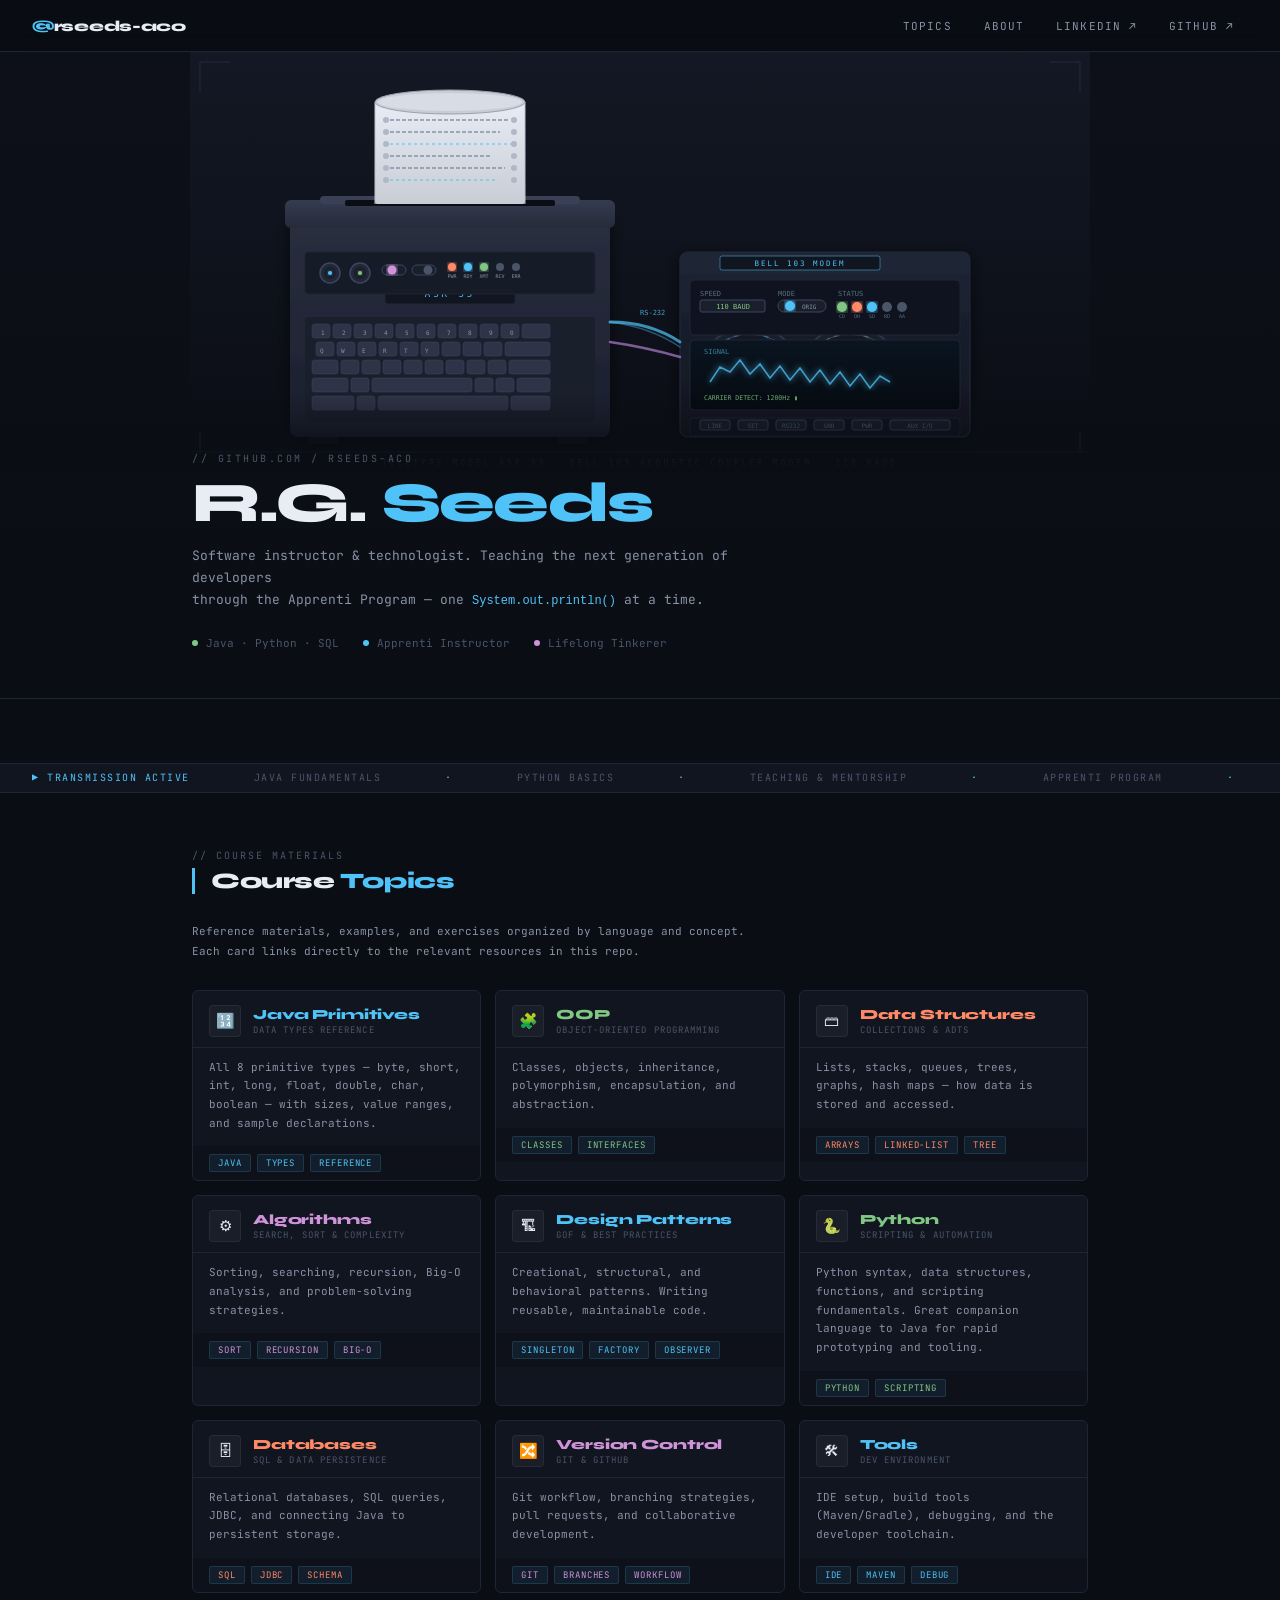
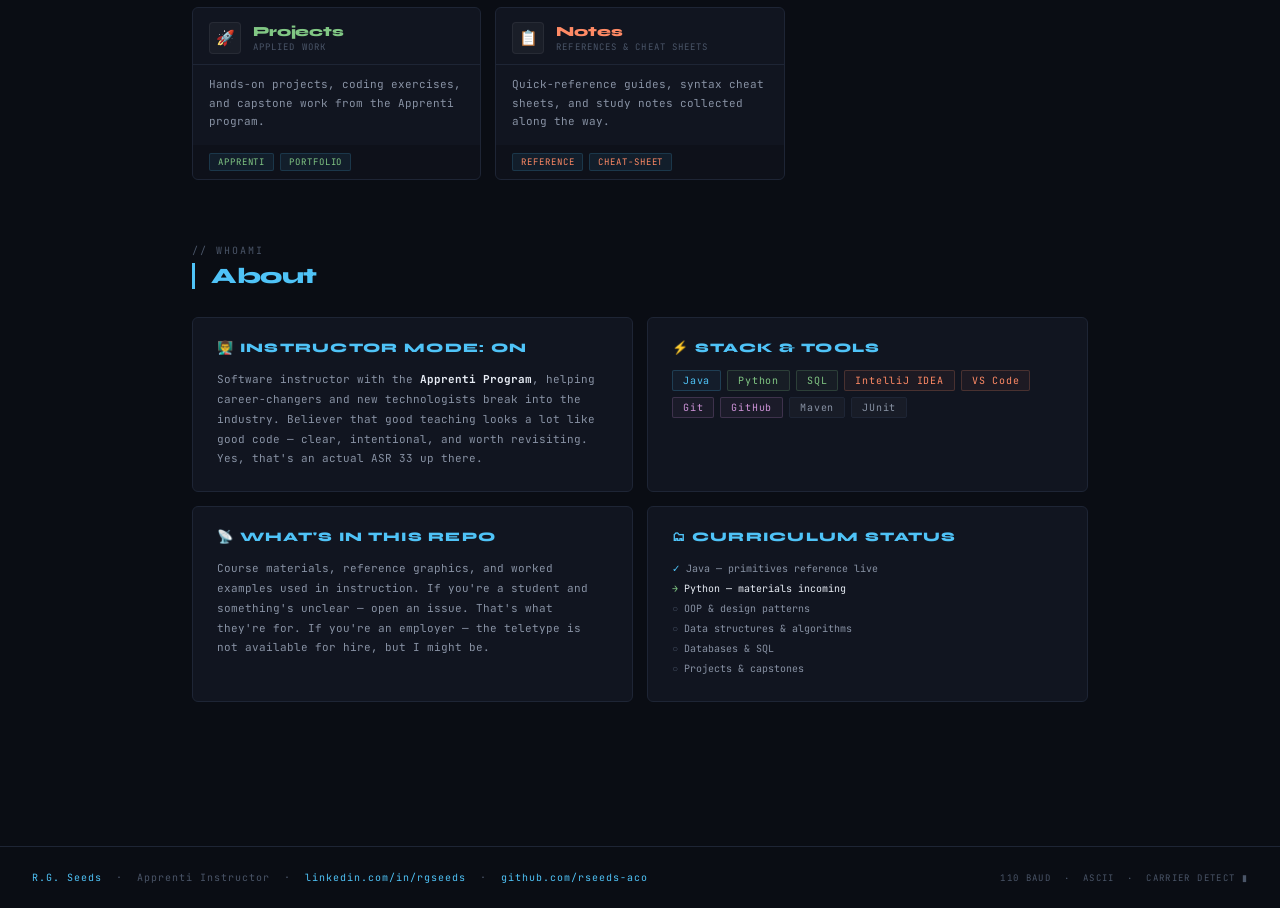
==== index.html @ fc9f64cc "Add files via upload Github Instructor Pages Init" ====
<!DOCTYPE html>
<html lang="en">
<head>
<meta charset="UTF-8">
<meta name="viewport" content="width=device-width, initial-scale=1.0">
<title>R.G. Seeds — rseeds-aco</title>
<link href="https://fonts.googleapis.com/css2?family=JetBrains+Mono:wght@400;700&family=Syne:wght@700;800&display=swap" rel="stylesheet">
<style>
  :root {
    --bg:           #0a0d14;
    --surface:      #111520;
    --border:       #1e2535;
    --dim:          #4a5568;
    --muted:        #8892a4;
    --bright:       #e8edf5;
    --accent-int:   #4fc3f7;
    --accent-float: #81c784;
    --accent-text:  #ff8a65;
    --accent-bool:  #ce93d8;
  }

  * { margin: 0; padding: 0; box-sizing: border-box; }

  html { scroll-behavior: smooth; }

  body {
    background: var(--bg);
    font-family: 'JetBrains Mono', monospace;
    color: var(--bright);
    min-height: 100vh;
  }

  a { color: inherit; text-decoration: none; }

  /* ── NAV ── */
  nav {
    position: sticky;
    top: 0;
    z-index: 100;
    background: rgba(10,13,20,0.92);
    backdrop-filter: blur(10px);
    border-bottom: 1px solid var(--border);
    display: flex;
    align-items: center;
    gap: 0;
    padding: 0 32px;
    height: 52px;
  }

  .nav-brand {
    font-family: 'Syne', sans-serif;
    font-size: 15px;
    font-weight: 800;
    letter-spacing: -0.02em;
    color: var(--bright);
    margin-right: auto;
  }
  .nav-brand span { color: var(--accent-int); }

  .nav-links {
    display: flex;
    gap: 4px;
  }

  .nav-links a {
    font-size: 11px;
    letter-spacing: 0.1em;
    text-transform: uppercase;
    color: var(--muted);
    padding: 6px 14px;
    border-radius: 3px;
    transition: color 0.15s, background 0.15s;
  }
  .nav-links a:hover {
    color: var(--accent-int);
    background: rgba(79,195,247,0.07);
  }

  /* ── HERO ── */
  .hero {
    position: relative;
    width: 100%;
    background: linear-gradient(180deg, #0d1018 0%, var(--bg) 100%);
    border-bottom: 1px solid var(--border);
    overflow: hidden;
  }

  .hero-image-wrap {
    width: 100%;
    max-height: 420px;
    overflow: hidden;
    display: flex;
    align-items: flex-end;
    justify-content: center;
    position: relative;
  }

  .hero-image-wrap img {
    width: 100%;
    max-width: 900px;
    display: block;
    margin: 0 auto;
  }

  /* Fade bottom edge into page bg */
  .hero-image-wrap::after {
    content: '';
    position: absolute;
    bottom: 0; left: 0; right: 0;
    height: 80px;
    background: linear-gradient(transparent, var(--bg));
    pointer-events: none;
  }

  .hero-text {
    max-width: 960px;
    margin: 0 auto;
    padding: 0 32px 48px;
    position: relative;
    z-index: 2;
    margin-top: -20px;
  }

  .hero-label {
    font-size: 10px;
    letter-spacing: 0.25em;
    text-transform: uppercase;
    color: var(--dim);
    margin-bottom: 10px;
  }

  .hero-name {
    font-family: 'Syne', sans-serif;
    font-size: clamp(32px, 6vw, 56px);
    font-weight: 800;
    letter-spacing: -0.03em;
    line-height: 1;
    margin-bottom: 14px;
  }
  .hero-name span { color: var(--accent-int); }

  .hero-tagline {
    font-size: 13px;
    color: var(--muted);
    line-height: 1.7;
    max-width: 560px;
    margin-bottom: 24px;
  }

  .hero-meta {
    display: flex;
    gap: 24px;
    flex-wrap: wrap;
  }

  .hero-meta-item {
    display: flex;
    align-items: center;
    gap: 8px;
    font-size: 11px;
    color: var(--dim);
  }
  .hero-meta-item .dot {
    width: 6px; height: 6px;
    border-radius: 50%;
    flex-shrink: 0;
  }

  /* ── SCAN-LINE TICKER ── */
  .ticker {
    background: var(--surface);
    border-top: 1px solid var(--border);
    border-bottom: 1px solid var(--border);
    overflow: hidden;
    height: 30px;
    display: flex;
    align-items: center;
  }

  .ticker-inner {
    display: flex;
    gap: 0;
    animation: scroll-x 28s linear infinite;
    white-space: nowrap;
  }

  .ticker-inner span {
    font-size: 10px;
    letter-spacing: 0.15em;
    text-transform: uppercase;
    padding: 0 32px;
    color: var(--dim);
  }

  .ticker-inner .hi { color: var(--accent-int); }

  @keyframes scroll-x {
    from { transform: translateX(0); }
    to   { transform: translateX(-50%); }
  }

  /* ── MAIN CONTENT ── */
  .page {
    max-width: 960px;
    margin: 0 auto;
    padding: 56px 32px 80px;
  }

  /* ── SECTION HEADERS ── */
  .section-label {
    font-size: 10px;
    letter-spacing: 0.2em;
    text-transform: uppercase;
    color: var(--dim);
    margin-bottom: 6px;
  }

  .section-title {
    font-family: 'Syne', sans-serif;
    font-size: 22px;
    font-weight: 800;
    letter-spacing: -0.02em;
    border-left: 3px solid var(--accent-int);
    padding-left: 16px;
    margin-bottom: 28px;
    line-height: 1.2;
  }
  .section-title span { color: var(--accent-int); }

  section { margin-bottom: 64px; }

  /* ── TOPIC GRID ── */
  .topic-grid {
    display: grid;
    grid-template-columns: repeat(auto-fill, minmax(260px, 1fr));
    gap: 14px;
  }

  .topic-card {
    background: var(--surface);
    border: 1px solid var(--border);
    border-radius: 6px;
    overflow: hidden;
    transition: border-color 0.2s, transform 0.2s;
    animation: slideUp 0.5s ease both;
    cursor: pointer;
  }

  .topic-card:hover {
    transform: translateY(-2px);
    border-color: var(--card-accent, var(--accent-int));
  }

  .topic-card:nth-child(1)  { animation-delay: 0.05s; }
  .topic-card:nth-child(2)  { animation-delay: 0.10s; }
  .topic-card:nth-child(3)  { animation-delay: 0.15s; }
  .topic-card:nth-child(4)  { animation-delay: 0.20s; }
  .topic-card:nth-child(5)  { animation-delay: 0.25s; }
  .topic-card:nth-child(6)  { animation-delay: 0.30s; }
  .topic-card:nth-child(7)  { animation-delay: 0.35s; }
  .topic-card:nth-child(8)  { animation-delay: 0.40s; }
  .topic-card:nth-child(9)  { animation-delay: 0.45s; }
  .topic-card:nth-child(10) { animation-delay: 0.50s; }
  .topic-card:nth-child(11) { animation-delay: 0.55s; }
  .topic-card:nth-child(12) { animation-delay: 0.60s; }

  .topic-card-header {
    display: flex;
    align-items: center;
    gap: 12px;
    padding: 14px 16px 10px;
    border-bottom: 1px solid var(--border);
  }

  .topic-icon {
    width: 32px; height: 32px;
    border-radius: 4px;
    display: flex;
    align-items: center;
    justify-content: center;
    font-size: 15px;
    flex-shrink: 0;
    background: rgba(255,255,255,0.04);
    border: 1px solid rgba(255,255,255,0.06);
  }

  .topic-name {
    font-family: 'Syne', sans-serif;
    font-size: 14px;
    font-weight: 800;
    letter-spacing: -0.01em;
    color: var(--card-accent, var(--accent-int));
  }

  .topic-sub {
    font-size: 9px;
    letter-spacing: 0.12em;
    text-transform: uppercase;
    color: var(--dim);
    margin-top: 1px;
  }

  .topic-body {
    padding: 10px 16px 14px;
    font-size: 11px;
    color: var(--muted);
    line-height: 1.7;
  }

  .topic-footer {
    padding: 8px 16px;
    background: rgba(0,0,0,0.2);
    font-size: 10px;
    color: var(--dim);
    display: flex;
    gap: 6px;
    align-items: center;
  }

  .topic-footer .badge {
    font-size: 9px;
    letter-spacing: 0.1em;
    text-transform: uppercase;
    padding: 2px 8px;
    border-radius: 2px;
    background: rgba(79,195,247,0.08);
    color: var(--card-accent, var(--accent-int));
    border: 1px solid rgba(79,195,247,0.15);
  }

  /* Card accent colors */
  .c-blue   { --card-accent: var(--accent-int);   }
  .c-green  { --card-accent: var(--accent-float); }
  .c-orange { --card-accent: var(--accent-text);  }
  .c-purple { --card-accent: var(--accent-bool);  }

  /* ── ABOUT STRIP ── */
  .about-grid {
    display: grid;
    grid-template-columns: 1fr 1fr;
    gap: 14px;
  }

  .about-panel {
    background: var(--surface);
    border: 1px solid var(--border);
    border-radius: 6px;
    padding: 22px 24px;
  }

  .about-panel h3 {
    font-family: 'Syne', sans-serif;
    font-size: 13px;
    font-weight: 800;
    letter-spacing: -0.01em;
    color: var(--accent-int);
    margin-bottom: 14px;
    text-transform: uppercase;
    letter-spacing: 0.1em;
  }

  .about-panel p {
    font-size: 11px;
    color: var(--muted);
    line-height: 1.8;
  }

  .stack-tags {
    display: flex;
    flex-wrap: wrap;
    gap: 6px;
    margin-top: 4px;
  }

  .tag {
    font-size: 10px;
    letter-spacing: 0.08em;
    padding: 3px 10px;
    border-radius: 2px;
    border: 1px solid var(--border);
    color: var(--muted);
    background: rgba(255,255,255,0.03);
  }
  .tag.t-blue   { color: var(--accent-int);   border-color: rgba(79,195,247,0.2);  background: rgba(79,195,247,0.05); }
  .tag.t-green  { color: var(--accent-float); border-color: rgba(129,199,132,0.2); background: rgba(129,199,132,0.05); }
  .tag.t-orange { color: var(--accent-text);  border-color: rgba(255,138,101,0.2); background: rgba(255,138,101,0.05); }
  .tag.t-purple { color: var(--accent-bool);  border-color: rgba(206,147,216,0.2); background: rgba(206,147,216,0.05); }

  /* ── FOOTER ── */
  footer {
    border-top: 1px solid var(--border);
    padding: 24px 32px;
    display: flex;
    align-items: center;
    justify-content: space-between;
    font-size: 10px;
    color: var(--dim);
    letter-spacing: 0.1em;
    flex-wrap: wrap;
    gap: 10px;
  }

  footer a { color: var(--accent-int); }
  footer a:hover { text-decoration: underline; }

  /* ── ANIMATIONS ── */
  @keyframes fadeIn  { from { opacity: 0; } to { opacity: 1; } }
  @keyframes slideUp { from { opacity: 0; transform: translateY(16px); } to { opacity: 1; transform: translateY(0); } }

  .hero      { animation: fadeIn 0.7s ease both; }
  .page      { animation: fadeIn 0.5s 0.2s ease both; }

  /* ── RESPONSIVE ── */
  @media (max-width: 640px) {
    .about-grid { grid-template-columns: 1fr; }
    .topic-grid { grid-template-columns: 1fr; }
    nav { padding: 0 16px; }
    .page { padding: 40px 16px 60px; }
    .hero-text { padding: 0 16px 40px; }
    .nav-links { display: none; }
  }
</style>
</head>
<body>

<!-- NAV -->
<nav>
  <div class="nav-brand"><span>@</span>rseeds-aco</div>
  <div class="nav-links">
    <a href="#topics">Topics</a>
    <a href="#about">About</a>
    <a href="https://linkedin.com/in/rgseeds" target="_blank">LinkedIn ↗</a>
    <a href="https://github.com/rseeds-aco" target="_blank">GitHub ↗</a>
  </div>
</nav>

<!-- HERO -->
<section class="hero">
  <div class="hero-image-wrap">
    <img src="[data-uri]" alt="Teletype Model ASR 33 with Bell 103 Acoustic Coupler Modem">
  </div>
  <div class="hero-text">
    <div class="hero-label">// github.com / rseeds-aco</div>
    <h1 class="hero-name">R.G. <span>Seeds</span></h1>
    <p class="hero-tagline">
      Software instructor &amp; technologist. Teaching the next generation of developers<br>
      through the Apprenti Program — one <code style="color:var(--accent-int);font-size:12px;">System.out.println()</code> at a time.
    </p>
    <div class="hero-meta">
      <div class="hero-meta-item">
        <span class="dot" style="background:var(--accent-float)"></span>
        Java · Python · SQL
      </div>
      <div class="hero-meta-item">
        <span class="dot" style="background:var(--accent-int)"></span>
        Apprenti Instructor
      </div>
      <div class="hero-meta-item">
        <span class="dot" style="background:var(--accent-bool)"></span>
        Lifelong Tinkerer
      </div>
    </div>
  </div>
</section>

<!-- TICKER -->
<div class="ticker" aria-hidden="true">
  <div class="ticker-inner">
    <span class="hi">▶ TRANSMISSION ACTIVE</span>
    <span>java fundamentals</span>
    <span class="hi">·</span>
    <span>python basics</span>
    <span class="hi">·</span>
    <span>teaching &amp; mentorship</span>
    <span class="hi">·</span>
    <span>apprenti program</span>
    <span class="hi">·</span>
    <span>object-oriented programming</span>
    <span class="hi">·</span>
    <span>software engineering</span>
    <span class="hi">·</span>
    <span>curriculum development</span>
    <span class="hi">·</span>
    <span>code reviews</span>
    <span class="hi">·</span>
    <!-- duplicate for seamless loop -->
    <span class="hi">▶ TRANSMISSION ACTIVE</span>
    <span>java fundamentals</span>
    <span class="hi">·</span>
    <span>python basics</span>
    <span class="hi">·</span>
    <span>teaching &amp; mentorship</span>
    <span class="hi">·</span>
    <span>apprenti program</span>
    <span class="hi">·</span>
    <span>object-oriented programming</span>
    <span class="hi">·</span>
    <span>software engineering</span>
    <span class="hi">·</span>
    <span>curriculum development</span>
    <span class="hi">·</span>
    <span>code reviews</span>
    <span class="hi">·</span>
  </div>
</div>

<!-- MAIN CONTENT -->
<main class="page">

  <!-- TOPICS -->
  <section id="topics">
    <div class="section-label">// course materials</div>
    <h2 class="section-title">Course <span>Topics</span></h2>
    <p style="font-size:11px;color:var(--muted);margin-bottom:28px;line-height:1.8;">
      Reference materials, examples, and exercises organized by language and concept.<br>
      Each card links directly to the relevant resources in this repo.
    </p>

    <div class="topic-grid">

      <!-- Java Primitives — LIVE -->
      <a href="./Java/java-primitives.html" class="topic-card c-blue">
        <div class="topic-card-header">
          <div class="topic-icon">🔢</div>
          <div>
            <div class="topic-name">Java Primitives</div>
            <div class="topic-sub">Data Types Reference</div>
          </div>
        </div>
        <div class="topic-body">
          All 8 primitive types — byte, short, int, long, float, double, char, boolean —
          with sizes, value ranges, and sample declarations.
        </div>
        <div class="topic-footer">
          <span class="badge">java</span>
          <span class="badge">types</span>
          <span class="badge">reference</span>
        </div>
      </a>

      <!-- OOP -->
      <a href="pending.html" class="topic-card c-green">
        <div class="topic-card-header">
          <div class="topic-icon">🧩</div>
          <div>
            <div class="topic-name">OOP</div>
            <div class="topic-sub">Object-Oriented Programming</div>
          </div>
        </div>
        <div class="topic-body">
          Classes, objects, inheritance, polymorphism, encapsulation, and abstraction.
        </div>
        <div class="topic-footer">
          <span class="badge">classes</span>
          <span class="badge">interfaces</span>
        </div>
      </a>

      <!-- Data Structures -->
      <a href="pending.html" class="topic-card c-orange">
        <div class="topic-card-header">
          <div class="topic-icon">🗃</div>
          <div>
            <div class="topic-name">Data Structures</div>
            <div class="topic-sub">Collections &amp; ADTs</div>
          </div>
        </div>
        <div class="topic-body">
          Lists, stacks, queues, trees, graphs, hash maps — how data is stored and accessed.
        </div>
        <div class="topic-footer">
          <span class="badge">arrays</span>
          <span class="badge">linked-list</span>
          <span class="badge">tree</span>
        </div>
      </a>

      <!-- Algorithms -->
      <a href="pending.html" class="topic-card c-purple">
        <div class="topic-card-header">
          <div class="topic-icon">⚙</div>
          <div>
            <div class="topic-name">Algorithms</div>
            <div class="topic-sub">Search, Sort &amp; Complexity</div>
          </div>
        </div>
        <div class="topic-body">
          Sorting, searching, recursion, Big-O analysis, and problem-solving strategies.
        </div>
        <div class="topic-footer">
          <span class="badge">sort</span>
          <span class="badge">recursion</span>
          <span class="badge">Big-O</span>
        </div>
      </a>

      <!-- Design Patterns -->
      <a href="pending.html" class="topic-card c-blue">
        <div class="topic-card-header">
          <div class="topic-icon">🏗</div>
          <div>
            <div class="topic-name">Design Patterns</div>
            <div class="topic-sub">GoF &amp; Best Practices</div>
          </div>
        </div>
        <div class="topic-body">
          Creational, structural, and behavioral patterns. Writing reusable, maintainable code.
        </div>
        <div class="topic-footer">
          <span class="badge">singleton</span>
          <span class="badge">factory</span>
          <span class="badge">observer</span>
        </div>
      </a>

      <!-- Python -->
      <a href="pending.html" class="topic-card c-green">
        <div class="topic-card-header">
          <div class="topic-icon">🐍</div>
          <div>
            <div class="topic-name">Python</div>
            <div class="topic-sub">Scripting &amp; Automation</div>
          </div>
        </div>
        <div class="topic-body">
          Python syntax, data structures, functions, and scripting fundamentals.
          Great companion language to Java for rapid prototyping and tooling.
        </div>
        <div class="topic-footer">
          <span class="badge">python</span>
          <span class="badge">scripting</span>
        </div>
      </a>

      <!-- Databases -->
      <a href="pending.html" class="topic-card c-orange">
        <div class="topic-card-header">
          <div class="topic-icon">🗄</div>
          <div>
            <div class="topic-name">Databases</div>
            <div class="topic-sub">SQL &amp; Data Persistence</div>
          </div>
        </div>
        <div class="topic-body">
          Relational databases, SQL queries, JDBC, and connecting Java to persistent storage.
        </div>
        <div class="topic-footer">
          <span class="badge">sql</span>
          <span class="badge">jdbc</span>
          <span class="badge">schema</span>
        </div>
      </a>

      <!-- Version Control -->
      <a href="pending.html" class="topic-card c-purple">
        <div class="topic-card-header">
          <div class="topic-icon">🔀</div>
          <div>
            <div class="topic-name">Version Control</div>
            <div class="topic-sub">Git &amp; GitHub</div>
          </div>
        </div>
        <div class="topic-body">
          Git workflow, branching strategies, pull requests, and collaborative development.
        </div>
        <div class="topic-footer">
          <span class="badge">git</span>
          <span class="badge">branches</span>
          <span class="badge">workflow</span>
        </div>
      </a>

      <!-- Tools & Environment -->
      <a href="pending.html" class="topic-card c-blue">
        <div class="topic-card-header">
          <div class="topic-icon">🛠</div>
          <div>
            <div class="topic-name">Tools</div>
            <div class="topic-sub">Dev Environment</div>
          </div>
        </div>
        <div class="topic-body">
          IDE setup, build tools (Maven/Gradle), debugging, and the developer toolchain.
        </div>
        <div class="topic-footer">
          <span class="badge">IDE</span>
          <span class="badge">maven</span>
          <span class="badge">debug</span>
        </div>
      </a>

      <!-- Projects -->
      <a href="pending.html" class="topic-card c-green">
        <div class="topic-card-header">
          <div class="topic-icon">🚀</div>
          <div>
            <div class="topic-name">Projects</div>
            <div class="topic-sub">Applied Work</div>
          </div>
        </div>
        <div class="topic-body">
          Hands-on projects, coding exercises, and capstone work from the Apprenti program.
        </div>
        <div class="topic-footer">
          <span class="badge">apprenti</span>
          <span class="badge">portfolio</span>
        </div>
      </a>

      <!-- Notes & References -->
      <a href="pending.html" class="topic-card c-orange">
        <div class="topic-card-header">
          <div class="topic-icon">📋</div>
          <div>
            <div class="topic-name">Notes</div>
            <div class="topic-sub">References &amp; Cheat Sheets</div>
          </div>
        </div>
        <div class="topic-body">
          Quick-reference guides, syntax cheat sheets, and study notes collected along the way.
        </div>
        <div class="topic-footer">
          <span class="badge">reference</span>
          <span class="badge">cheat-sheet</span>
        </div>
      </a>

    </div>
  </section>

  <!-- ABOUT -->
  <section id="about">
    <div class="section-label">// whoami</div>
    <h2 class="section-title"><span>About</span></h2>
    <div class="about-grid">

      <div class="about-panel">
        <h3>👨‍🏫 Instructor Mode: ON</h3>
        <p>
          Software instructor with the <strong style="color:var(--bright)">Apprenti Program</strong>,
          helping career-changers and new technologists break into the industry.
          Believer that good teaching looks a lot like good code — clear, intentional, and worth revisiting.
          Yes, that's an actual ASR 33 up there.
        </p>
      </div>

      <div class="about-panel">
        <h3>⚡ Stack &amp; Tools</h3>
        <div class="stack-tags">
          <span class="tag t-blue">Java</span>
          
          <span class="tag t-green">Python</span>
          <span class="tag t-green">SQL</span>
          <span class="tag t-orange">IntelliJ IDEA</span>
          <span class="tag t-orange">VS Code</span>
          <span class="tag t-purple">Git</span>
          <span class="tag t-purple">GitHub</span>
          <span class="tag">Maven</span>
          <span class="tag">JUnit</span>
          
        </div>
      </div>

      <div class="about-panel">
        <h3>📡 What's in This Repo</h3>
        <p>
          Course materials, reference graphics, and worked examples used in instruction.
          If you're a student and something's unclear — open an issue. That's what they're for.
          If you're an employer — the teletype is not available for hire, but I might be.
        </p>
      </div>

      <div class="about-panel">
        <h3>🗂 Curriculum Status</h3>
        <p style="font-size:10px; line-height:2;">
          <span style="color:var(--accent-int)">✓</span> Java — primitives reference live<br>
          <span style="color:var(--accent-float)">→</span> <span style="color:var(--bright)">Python — materials incoming</span><br>
          <span style="color:var(--dim)">○</span> OOP &amp; design patterns<br>
          <span style="color:var(--dim)">○</span> Data structures &amp; algorithms<br>
          <span style="color:var(--dim)">○</span> Databases &amp; SQL<br>
          <span style="color:var(--dim)">○</span> Projects &amp; capstones
        </p>
      </div>

    </div>
  </section>

</main>

<!-- FOOTER -->
<footer>
  <div>
    <span style="color:var(--accent-int)">R.G. Seeds</span> &nbsp;·&nbsp;
    Apprenti Instructor &nbsp;·&nbsp;
    <a href="https://linkedin.com/in/rgseeds" target="_blank">linkedin.com/in/rgseeds</a>
    &nbsp;·&nbsp;
    <a href="https://github.com/rseeds-aco" target="_blank">github.com/rseeds-aco</a>
  </div>
  <div style="font-size:9px; letter-spacing:0.15em; text-transform:uppercase;">
    110 BAUD &nbsp;·&nbsp; ASCII &nbsp;·&nbsp; CARRIER DETECT ▮
  </div>
</footer>

</body>
</html>
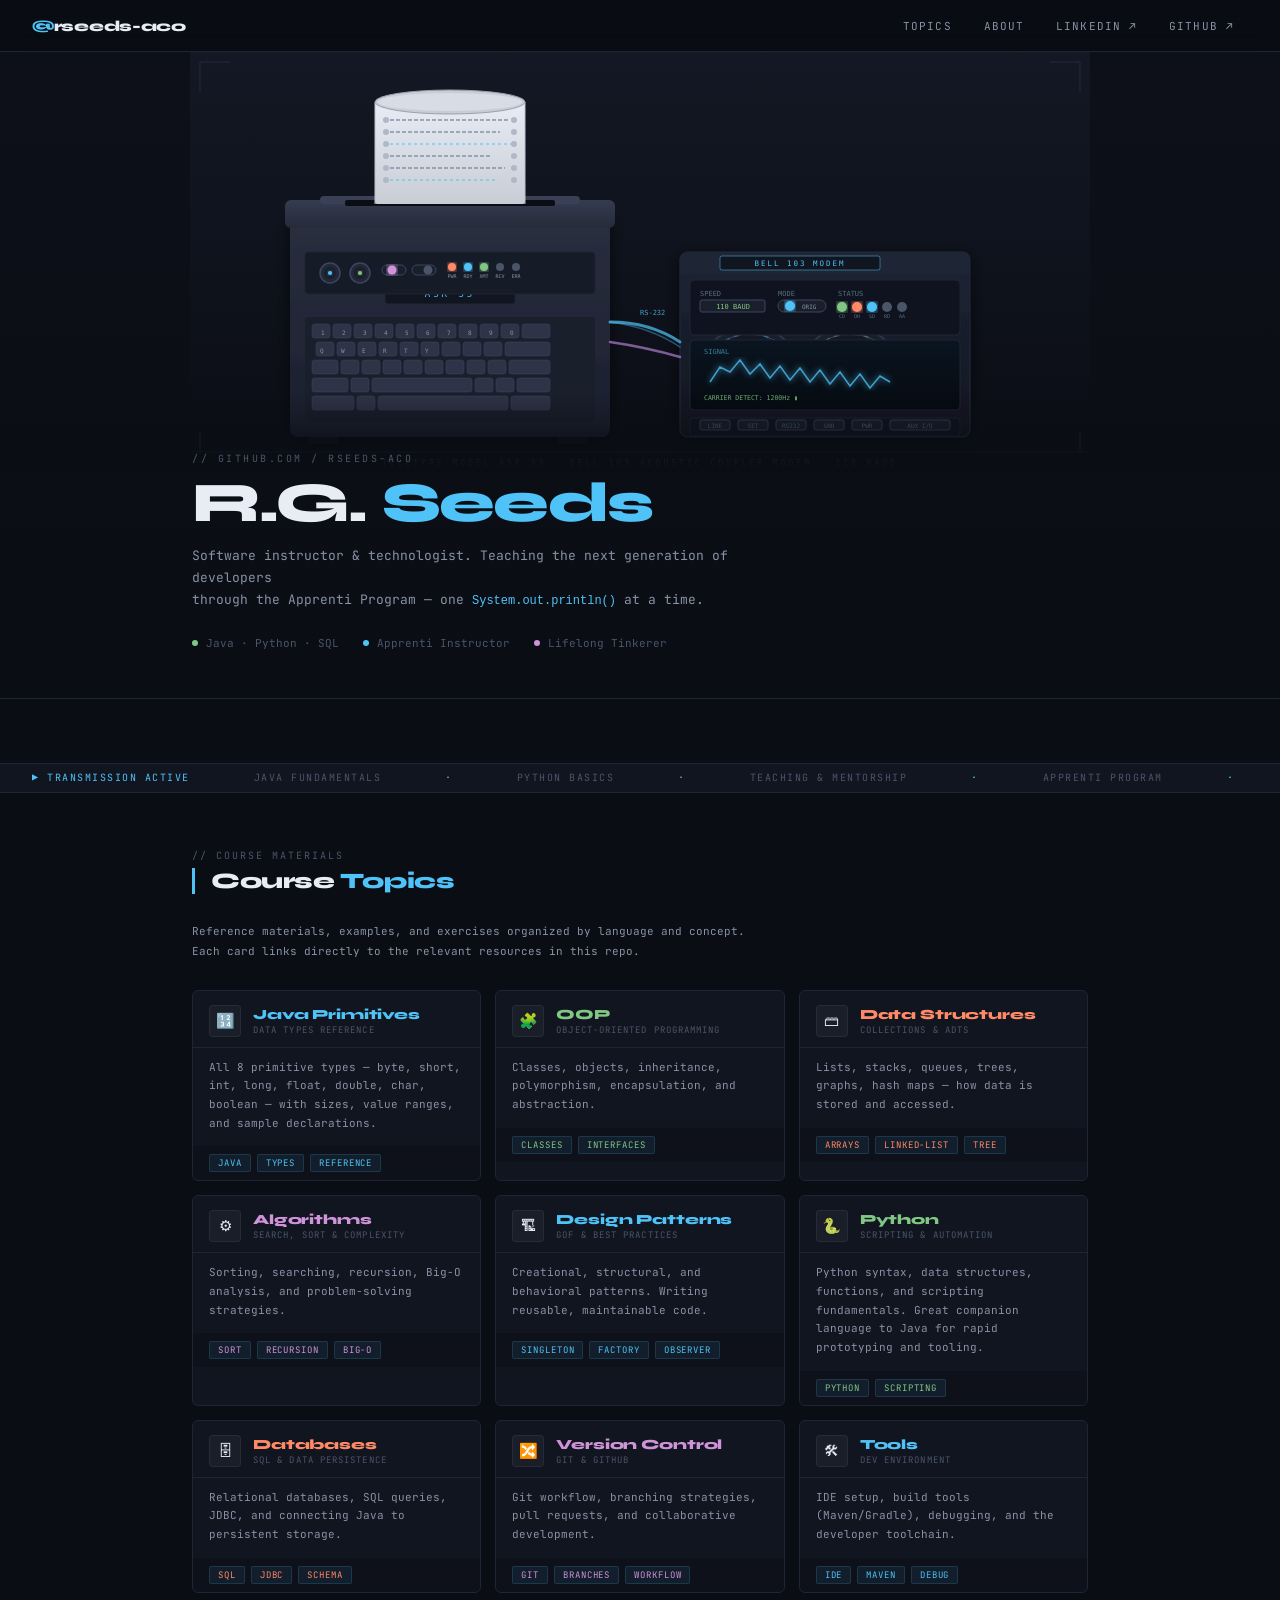
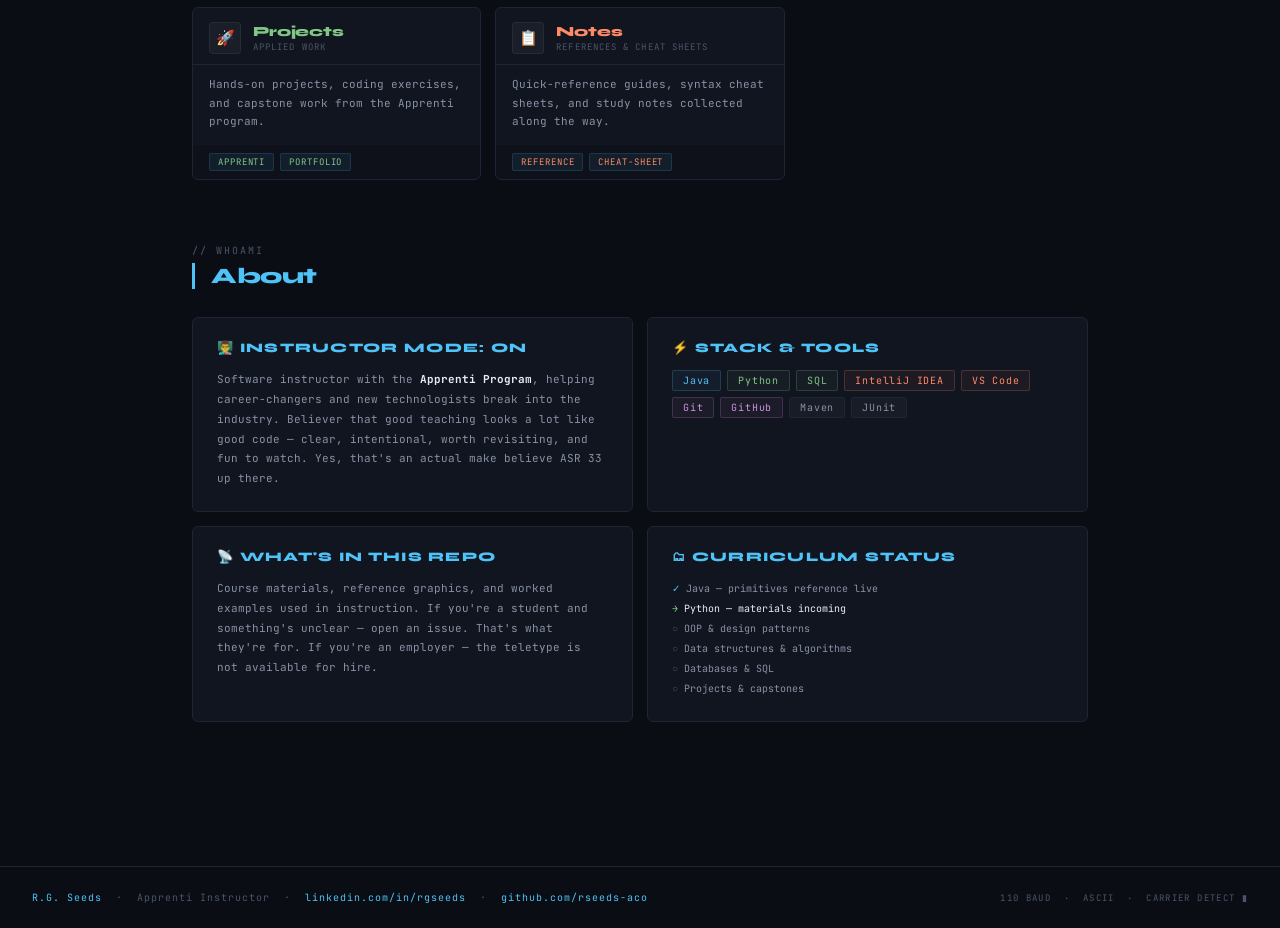
==== commit 97825998: "Revise instructor description in index.html Updated instructor description to emphasize fun in teach" ====
--- a/index.html
+++ b/index.html
@@ -739,8 +739,8 @@
         <p>
           Software instructor with the <strong style="color:var(--bright)">Apprenti Program</strong>,
           helping career-changers and new technologists break into the industry.
-          Believer that good teaching looks a lot like good code — clear, intentional, and worth revisiting.
-          Yes, that's an actual ASR 33 up there.
+          Believer that good teaching looks a lot like good code — clear, intentional, 
+          worth revisiting, and fun to watch. Yes, that's an actual make believe ASR 33 up there.
         </p>
       </div>
 
@@ -766,7 +766,7 @@
         <p>
           Course materials, reference graphics, and worked examples used in instruction.
           If you're a student and something's unclear — open an issue. That's what they're for.
-          If you're an employer — the teletype is not available for hire, but I might be.
+          If you're an employer — the teletype is not available for hire.
         </p>
       </div>
 
@@ -802,4 +802,4 @@
 </footer>
 
 </body>
-</html>+</html>
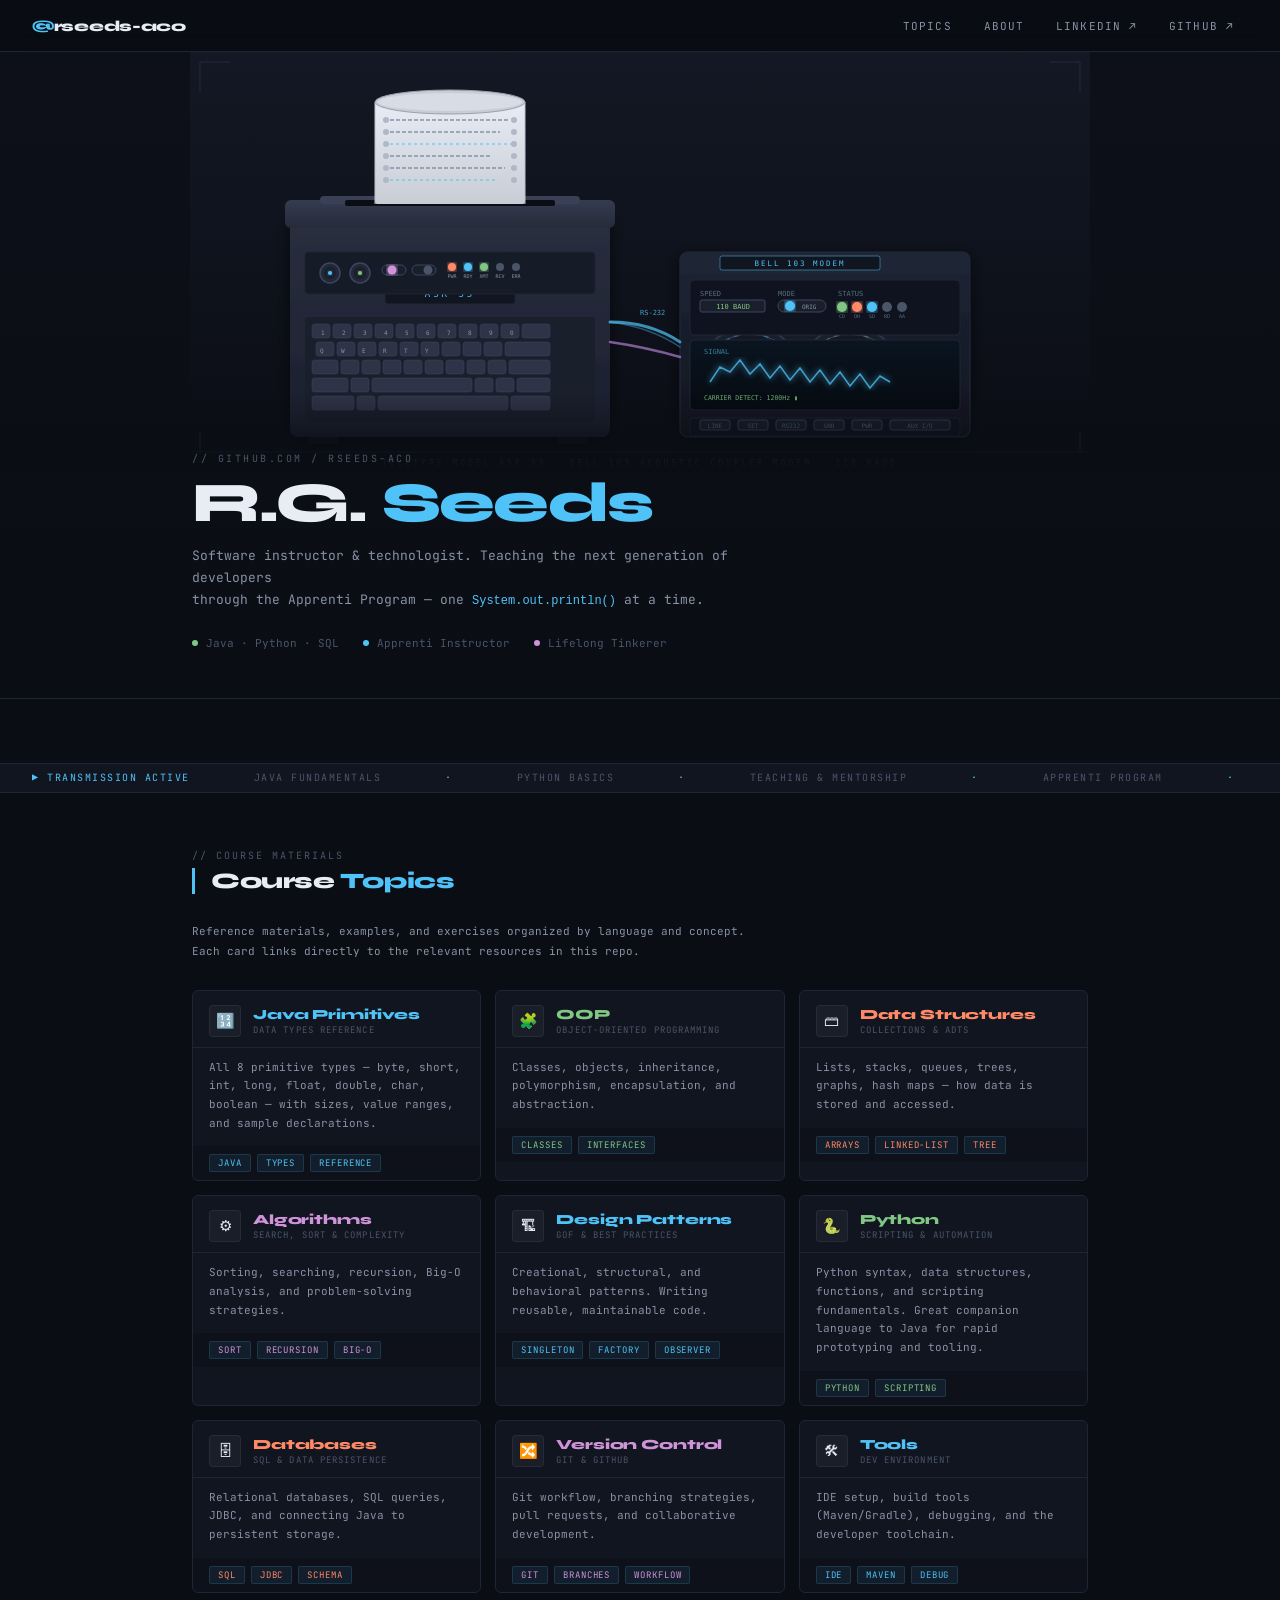
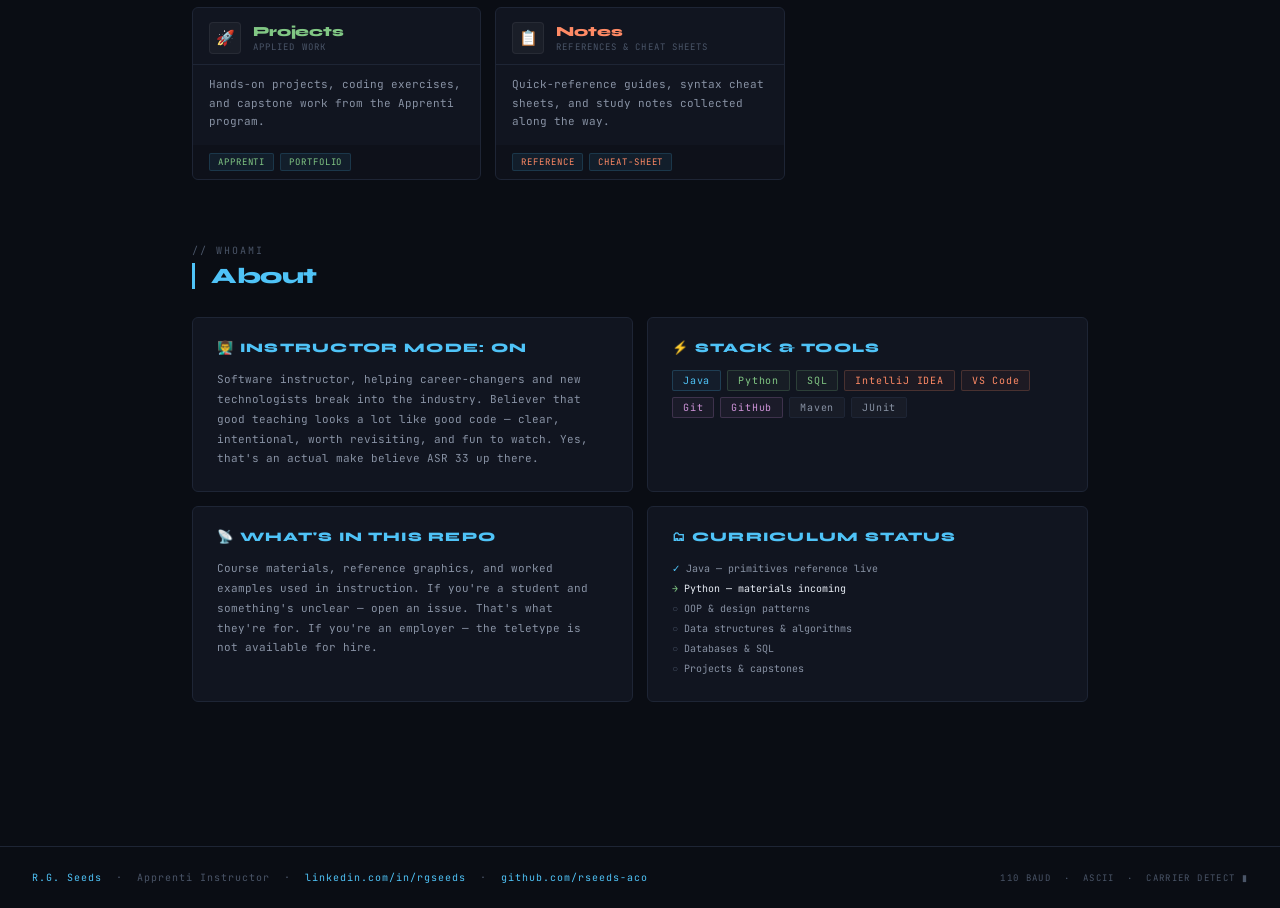
==== commit 33e70420: "Update instructor description in index.html Removed specific program mention from instructor descrip" ====
--- a/index.html
+++ b/index.html
@@ -737,8 +737,7 @@
       <div class="about-panel">
         <h3>👨‍🏫 Instructor Mode: ON</h3>
         <p>
-          Software instructor with the <strong style="color:var(--bright)">Apprenti Program</strong>,
-          helping career-changers and new technologists break into the industry.
+          Software instructor, helping career-changers and new technologists break into the industry.
           Believer that good teaching looks a lot like good code — clear, intentional, 
           worth revisiting, and fun to watch. Yes, that's an actual make believe ASR 33 up there.
         </p>
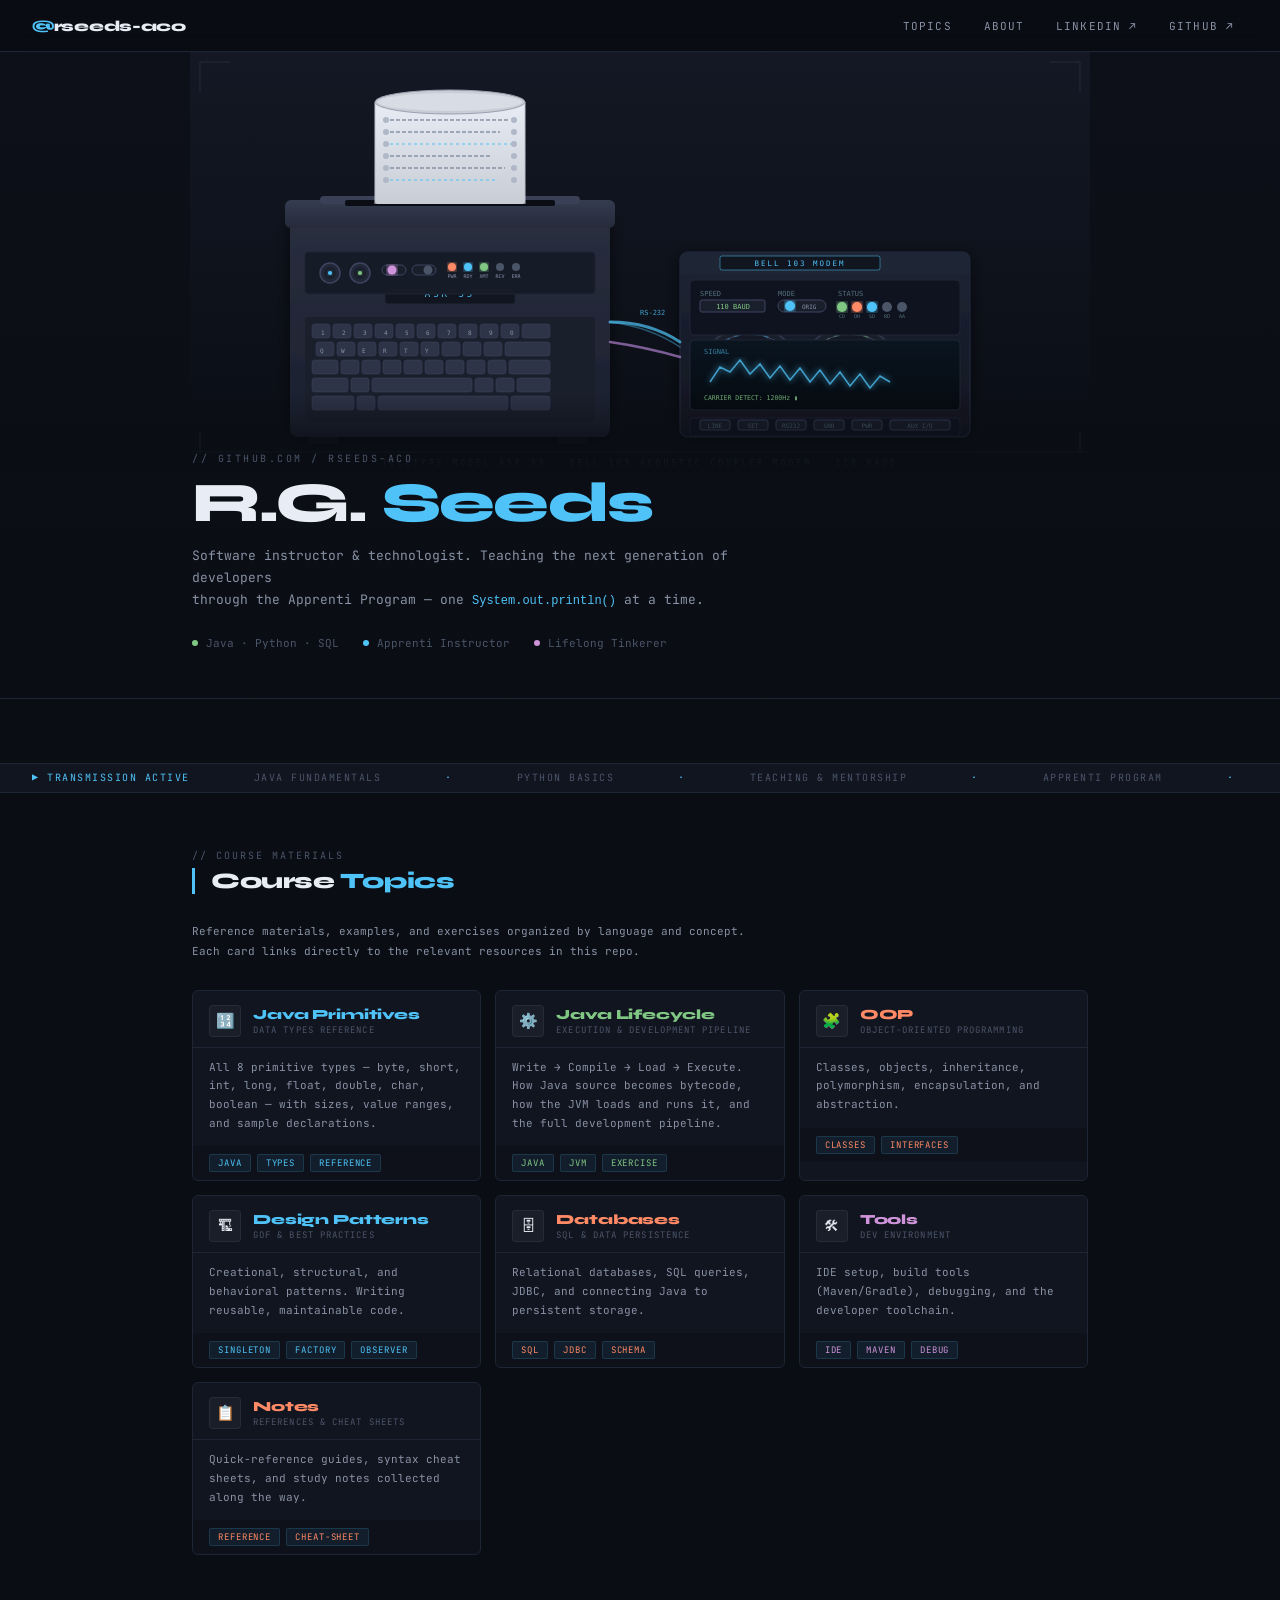
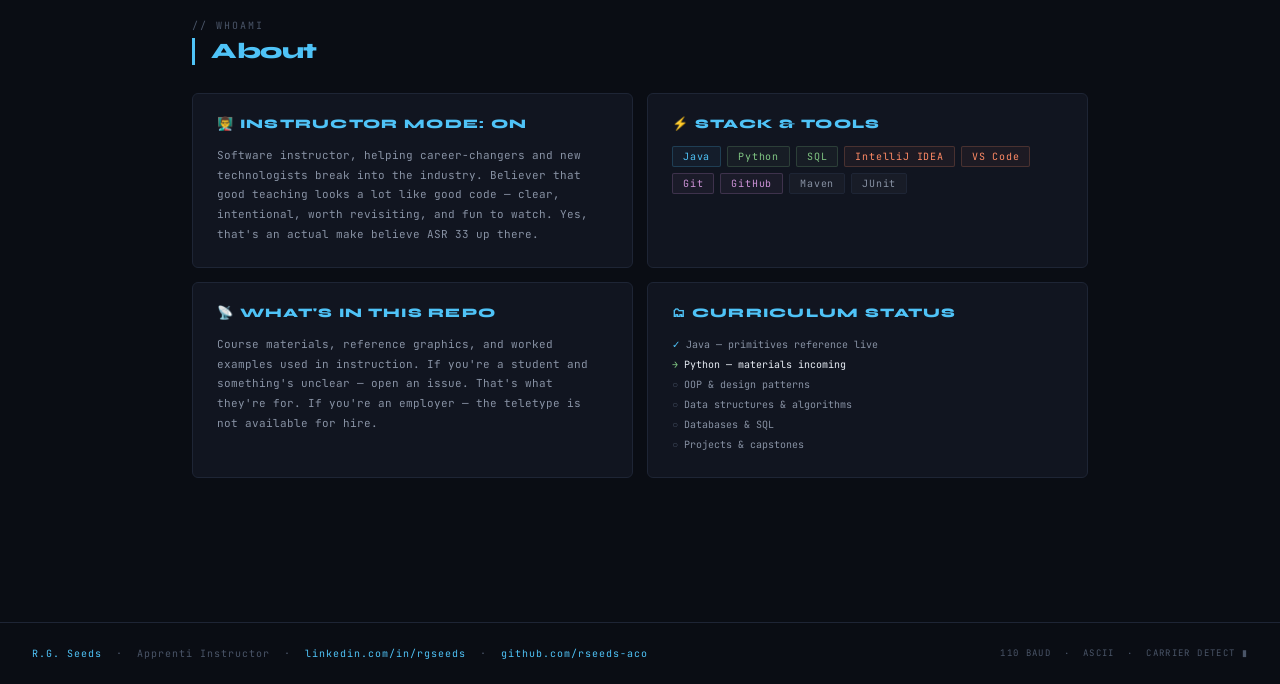
==== commit e7fb64f8: "Adding Java Lifecycle Exercise" ====
--- a/index.html
+++ b/index.html
@@ -538,8 +538,28 @@
         </div>
       </a>
 
+      <!-- Java Execution Lifecycle — LIVE -->
+      <a href="./Java/java-lifecycle-exercise.html" class="topic-card c-green">
+        <div class="topic-card-header">
+          <div class="topic-icon">⚙️</div>
+          <div>
+            <div class="topic-name">Java Lifecycle</div>
+            <div class="topic-sub">Execution &amp; Development Pipeline</div>
+          </div>
+        </div>
+        <div class="topic-body">
+          Write → Compile → Load → Execute. How Java source becomes bytecode,
+          how the JVM loads and runs it, and the full development pipeline.
+        </div>
+        <div class="topic-footer">
+          <span class="badge">java</span>
+          <span class="badge">jvm</span>
+          <span class="badge">exercise</span>
+        </div>
+      </a>
+
       <!-- OOP -->
-      <a href="pending.html" class="topic-card c-green">
+      <a href="pending.html" class="topic-card c-orange">
         <div class="topic-card-header">
           <div class="topic-icon">🧩</div>
           <div>
@@ -556,7 +576,7 @@
         </div>
       </a>
 
-      <!-- Data Structures -->
+      <!-- HIDDEN: Data Structures — no content yet
       <a href="pending.html" class="topic-card c-orange">
         <div class="topic-card-header">
           <div class="topic-icon">🗃</div>
@@ -574,8 +594,9 @@
           <span class="badge">tree</span>
         </div>
       </a>
-
-      <!-- Algorithms -->
+      -->
+
+      <!-- HIDDEN: Algorithms — no content yet
       <a href="pending.html" class="topic-card c-purple">
         <div class="topic-card-header">
           <div class="topic-icon">⚙</div>
@@ -593,6 +614,7 @@
           <span class="badge">Big-O</span>
         </div>
       </a>
+      -->
 
       <!-- Design Patterns -->
       <a href="pending.html" class="topic-card c-blue">
@@ -613,7 +635,7 @@
         </div>
       </a>
 
-      <!-- Python -->
+      <!-- HIDDEN: Python — no content yet
       <a href="pending.html" class="topic-card c-green">
         <div class="topic-card-header">
           <div class="topic-icon">🐍</div>
@@ -631,6 +653,7 @@
           <span class="badge">scripting</span>
         </div>
       </a>
+      -->
 
       <!-- Databases -->
       <a href="pending.html" class="topic-card c-orange">
@@ -651,7 +674,7 @@
         </div>
       </a>
 
-      <!-- Version Control -->
+      <!-- HIDDEN: Version Control — no content yet
       <a href="pending.html" class="topic-card c-purple">
         <div class="topic-card-header">
           <div class="topic-icon">🔀</div>
@@ -669,9 +692,10 @@
           <span class="badge">workflow</span>
         </div>
       </a>
+      -->
 
       <!-- Tools & Environment -->
-      <a href="pending.html" class="topic-card c-blue">
+      <a href="pending.html" class="topic-card c-purple">
         <div class="topic-card-header">
           <div class="topic-icon">🛠</div>
           <div>
@@ -689,7 +713,7 @@
         </div>
       </a>
 
-      <!-- Projects -->
+      <!-- HIDDEN: Projects — no content yet
       <a href="pending.html" class="topic-card c-green">
         <div class="topic-card-header">
           <div class="topic-icon">🚀</div>
@@ -706,6 +730,7 @@
           <span class="badge">portfolio</span>
         </div>
       </a>
+      -->
 
       <!-- Notes & References -->
       <a href="pending.html" class="topic-card c-orange">
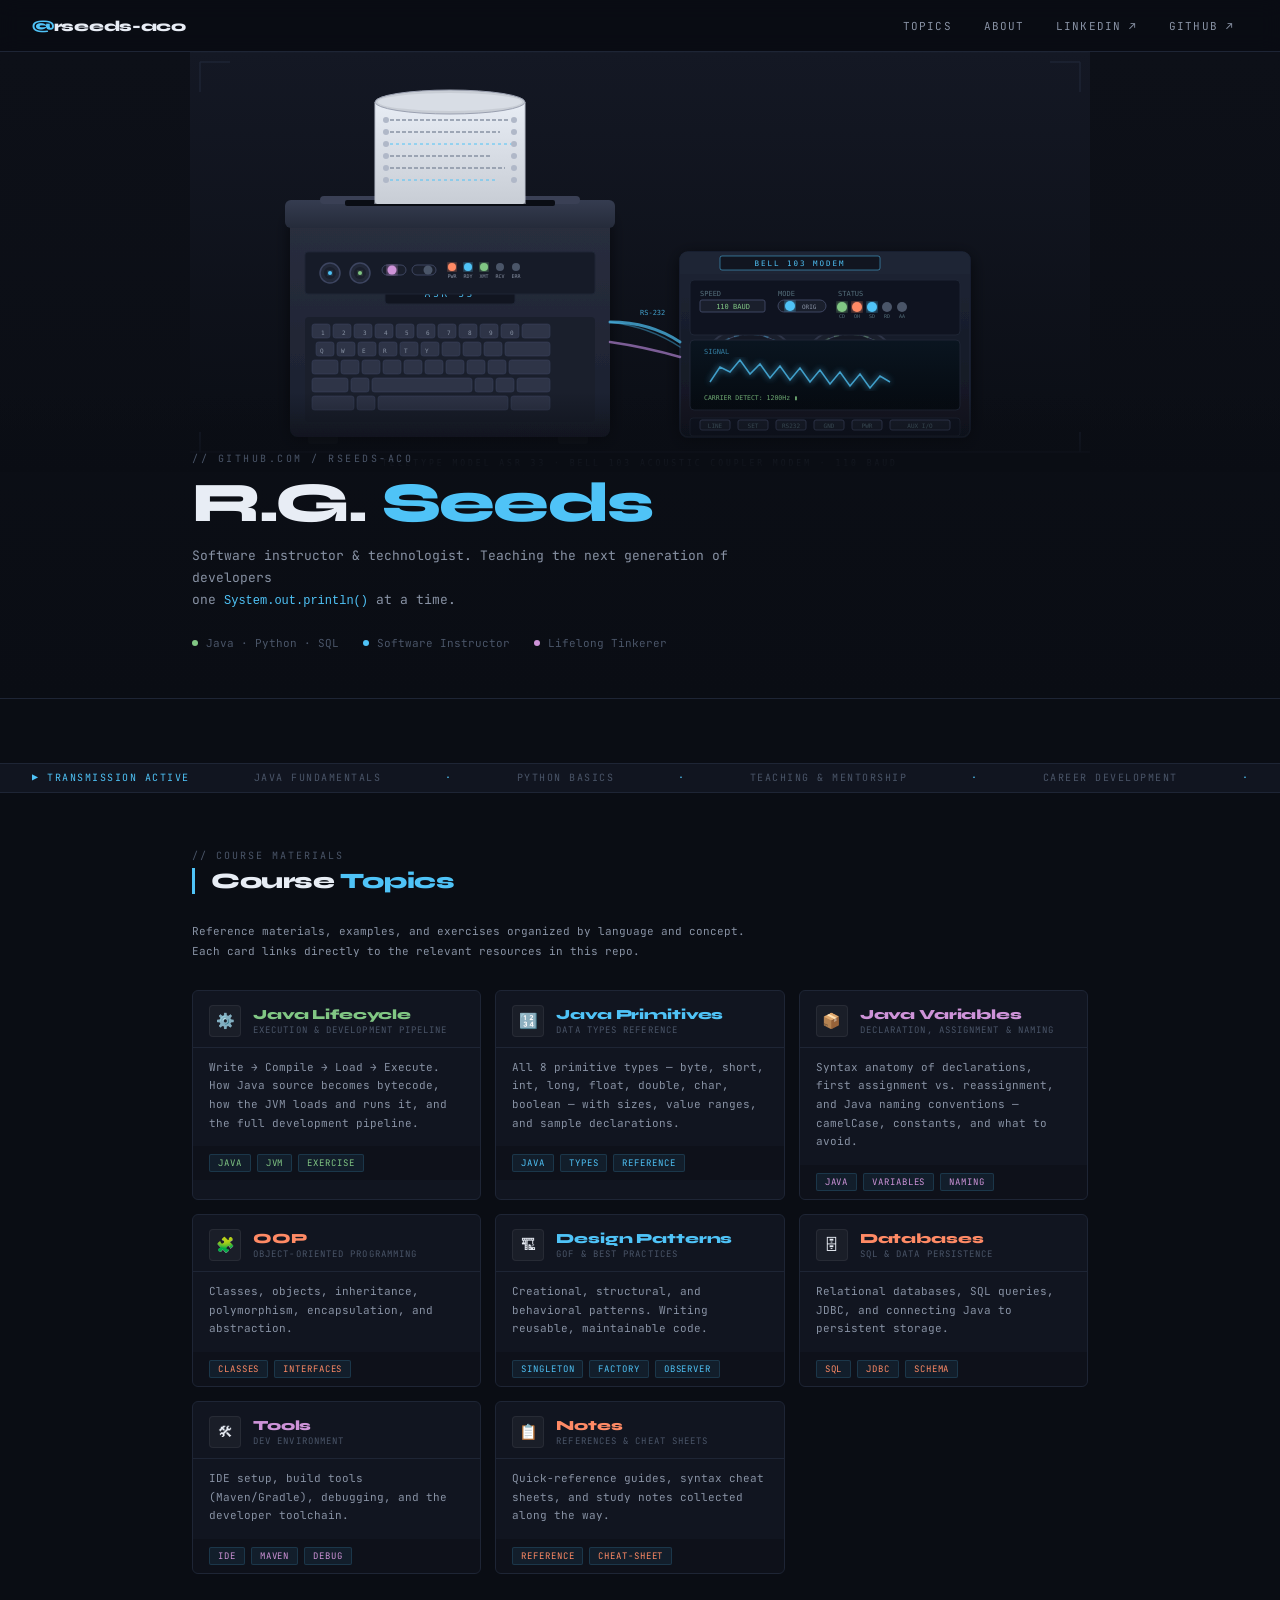
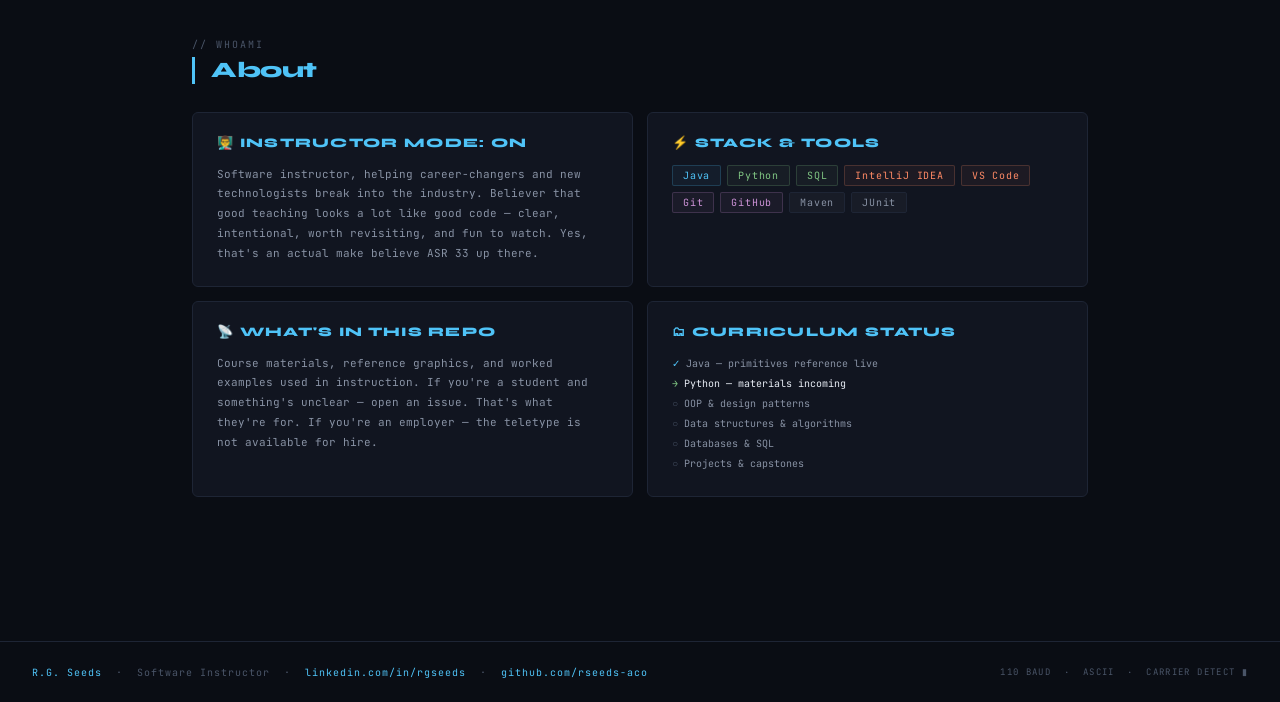
==== commit f19841ac: "New Card: Variables. Text Edits" ====
--- a/index.html
+++ b/index.html
@@ -5,421 +5,7 @@
 <meta name="viewport" content="width=device-width, initial-scale=1.0">
 <title>R.G. Seeds — rseeds-aco</title>
 <link href="https://fonts.googleapis.com/css2?family=JetBrains+Mono:wght@400;700&family=Syne:wght@700;800&display=swap" rel="stylesheet">
-<style>
-  :root {
-    --bg:           #0a0d14;
-    --surface:      #111520;
-    --border:       #1e2535;
-    --dim:          #4a5568;
-    --muted:        #8892a4;
-    --bright:       #e8edf5;
-    --accent-int:   #4fc3f7;
-    --accent-float: #81c784;
-    --accent-text:  #ff8a65;
-    --accent-bool:  #ce93d8;
-  }
-
-  * { margin: 0; padding: 0; box-sizing: border-box; }
-
-  html { scroll-behavior: smooth; }
-
-  body {
-    background: var(--bg);
-    font-family: 'JetBrains Mono', monospace;
-    color: var(--bright);
-    min-height: 100vh;
-  }
-
-  a { color: inherit; text-decoration: none; }
-
-  /* ── NAV ── */
-  nav {
-    position: sticky;
-    top: 0;
-    z-index: 100;
-    background: rgba(10,13,20,0.92);
-    backdrop-filter: blur(10px);
-    border-bottom: 1px solid var(--border);
-    display: flex;
-    align-items: center;
-    gap: 0;
-    padding: 0 32px;
-    height: 52px;
-  }
-
-  .nav-brand {
-    font-family: 'Syne', sans-serif;
-    font-size: 15px;
-    font-weight: 800;
-    letter-spacing: -0.02em;
-    color: var(--bright);
-    margin-right: auto;
-  }
-  .nav-brand span { color: var(--accent-int); }
-
-  .nav-links {
-    display: flex;
-    gap: 4px;
-  }
-
-  .nav-links a {
-    font-size: 11px;
-    letter-spacing: 0.1em;
-    text-transform: uppercase;
-    color: var(--muted);
-    padding: 6px 14px;
-    border-radius: 3px;
-    transition: color 0.15s, background 0.15s;
-  }
-  .nav-links a:hover {
-    color: var(--accent-int);
-    background: rgba(79,195,247,0.07);
-  }
-
-  /* ── HERO ── */
-  .hero {
-    position: relative;
-    width: 100%;
-    background: linear-gradient(180deg, #0d1018 0%, var(--bg) 100%);
-    border-bottom: 1px solid var(--border);
-    overflow: hidden;
-  }
-
-  .hero-image-wrap {
-    width: 100%;
-    max-height: 420px;
-    overflow: hidden;
-    display: flex;
-    align-items: flex-end;
-    justify-content: center;
-    position: relative;
-  }
-
-  .hero-image-wrap img {
-    width: 100%;
-    max-width: 900px;
-    display: block;
-    margin: 0 auto;
-  }
-
-  /* Fade bottom edge into page bg */
-  .hero-image-wrap::after {
-    content: '';
-    position: absolute;
-    bottom: 0; left: 0; right: 0;
-    height: 80px;
-    background: linear-gradient(transparent, var(--bg));
-    pointer-events: none;
-  }
-
-  .hero-text {
-    max-width: 960px;
-    margin: 0 auto;
-    padding: 0 32px 48px;
-    position: relative;
-    z-index: 2;
-    margin-top: -20px;
-  }
-
-  .hero-label {
-    font-size: 10px;
-    letter-spacing: 0.25em;
-    text-transform: uppercase;
-    color: var(--dim);
-    margin-bottom: 10px;
-  }
-
-  .hero-name {
-    font-family: 'Syne', sans-serif;
-    font-size: clamp(32px, 6vw, 56px);
-    font-weight: 800;
-    letter-spacing: -0.03em;
-    line-height: 1;
-    margin-bottom: 14px;
-  }
-  .hero-name span { color: var(--accent-int); }
-
-  .hero-tagline {
-    font-size: 13px;
-    color: var(--muted);
-    line-height: 1.7;
-    max-width: 560px;
-    margin-bottom: 24px;
-  }
-
-  .hero-meta {
-    display: flex;
-    gap: 24px;
-    flex-wrap: wrap;
-  }
-
-  .hero-meta-item {
-    display: flex;
-    align-items: center;
-    gap: 8px;
-    font-size: 11px;
-    color: var(--dim);
-  }
-  .hero-meta-item .dot {
-    width: 6px; height: 6px;
-    border-radius: 50%;
-    flex-shrink: 0;
-  }
-
-  /* ── SCAN-LINE TICKER ── */
-  .ticker {
-    background: var(--surface);
-    border-top: 1px solid var(--border);
-    border-bottom: 1px solid var(--border);
-    overflow: hidden;
-    height: 30px;
-    display: flex;
-    align-items: center;
-  }
-
-  .ticker-inner {
-    display: flex;
-    gap: 0;
-    animation: scroll-x 28s linear infinite;
-    white-space: nowrap;
-  }
-
-  .ticker-inner span {
-    font-size: 10px;
-    letter-spacing: 0.15em;
-    text-transform: uppercase;
-    padding: 0 32px;
-    color: var(--dim);
-  }
-
-  .ticker-inner .hi { color: var(--accent-int); }
-
-  @keyframes scroll-x {
-    from { transform: translateX(0); }
-    to   { transform: translateX(-50%); }
-  }
-
-  /* ── MAIN CONTENT ── */
-  .page {
-    max-width: 960px;
-    margin: 0 auto;
-    padding: 56px 32px 80px;
-  }
-
-  /* ── SECTION HEADERS ── */
-  .section-label {
-    font-size: 10px;
-    letter-spacing: 0.2em;
-    text-transform: uppercase;
-    color: var(--dim);
-    margin-bottom: 6px;
-  }
-
-  .section-title {
-    font-family: 'Syne', sans-serif;
-    font-size: 22px;
-    font-weight: 800;
-    letter-spacing: -0.02em;
-    border-left: 3px solid var(--accent-int);
-    padding-left: 16px;
-    margin-bottom: 28px;
-    line-height: 1.2;
-  }
-  .section-title span { color: var(--accent-int); }
-
-  section { margin-bottom: 64px; }
-
-  /* ── TOPIC GRID ── */
-  .topic-grid {
-    display: grid;
-    grid-template-columns: repeat(auto-fill, minmax(260px, 1fr));
-    gap: 14px;
-  }
-
-  .topic-card {
-    background: var(--surface);
-    border: 1px solid var(--border);
-    border-radius: 6px;
-    overflow: hidden;
-    transition: border-color 0.2s, transform 0.2s;
-    animation: slideUp 0.5s ease both;
-    cursor: pointer;
-  }
-
-  .topic-card:hover {
-    transform: translateY(-2px);
-    border-color: var(--card-accent, var(--accent-int));
-  }
-
-  .topic-card:nth-child(1)  { animation-delay: 0.05s; }
-  .topic-card:nth-child(2)  { animation-delay: 0.10s; }
-  .topic-card:nth-child(3)  { animation-delay: 0.15s; }
-  .topic-card:nth-child(4)  { animation-delay: 0.20s; }
-  .topic-card:nth-child(5)  { animation-delay: 0.25s; }
-  .topic-card:nth-child(6)  { animation-delay: 0.30s; }
-  .topic-card:nth-child(7)  { animation-delay: 0.35s; }
-  .topic-card:nth-child(8)  { animation-delay: 0.40s; }
-  .topic-card:nth-child(9)  { animation-delay: 0.45s; }
-  .topic-card:nth-child(10) { animation-delay: 0.50s; }
-  .topic-card:nth-child(11) { animation-delay: 0.55s; }
-  .topic-card:nth-child(12) { animation-delay: 0.60s; }
-
-  .topic-card-header {
-    display: flex;
-    align-items: center;
-    gap: 12px;
-    padding: 14px 16px 10px;
-    border-bottom: 1px solid var(--border);
-  }
-
-  .topic-icon {
-    width: 32px; height: 32px;
-    border-radius: 4px;
-    display: flex;
-    align-items: center;
-    justify-content: center;
-    font-size: 15px;
-    flex-shrink: 0;
-    background: rgba(255,255,255,0.04);
-    border: 1px solid rgba(255,255,255,0.06);
-  }
-
-  .topic-name {
-    font-family: 'Syne', sans-serif;
-    font-size: 14px;
-    font-weight: 800;
-    letter-spacing: -0.01em;
-    color: var(--card-accent, var(--accent-int));
-  }
-
-  .topic-sub {
-    font-size: 9px;
-    letter-spacing: 0.12em;
-    text-transform: uppercase;
-    color: var(--dim);
-    margin-top: 1px;
-  }
-
-  .topic-body {
-    padding: 10px 16px 14px;
-    font-size: 11px;
-    color: var(--muted);
-    line-height: 1.7;
-  }
-
-  .topic-footer {
-    padding: 8px 16px;
-    background: rgba(0,0,0,0.2);
-    font-size: 10px;
-    color: var(--dim);
-    display: flex;
-    gap: 6px;
-    align-items: center;
-  }
-
-  .topic-footer .badge {
-    font-size: 9px;
-    letter-spacing: 0.1em;
-    text-transform: uppercase;
-    padding: 2px 8px;
-    border-radius: 2px;
-    background: rgba(79,195,247,0.08);
-    color: var(--card-accent, var(--accent-int));
-    border: 1px solid rgba(79,195,247,0.15);
-  }
-
-  /* Card accent colors */
-  .c-blue   { --card-accent: var(--accent-int);   }
-  .c-green  { --card-accent: var(--accent-float); }
-  .c-orange { --card-accent: var(--accent-text);  }
-  .c-purple { --card-accent: var(--accent-bool);  }
-
-  /* ── ABOUT STRIP ── */
-  .about-grid {
-    display: grid;
-    grid-template-columns: 1fr 1fr;
-    gap: 14px;
-  }
-
-  .about-panel {
-    background: var(--surface);
-    border: 1px solid var(--border);
-    border-radius: 6px;
-    padding: 22px 24px;
-  }
-
-  .about-panel h3 {
-    font-family: 'Syne', sans-serif;
-    font-size: 13px;
-    font-weight: 800;
-    letter-spacing: -0.01em;
-    color: var(--accent-int);
-    margin-bottom: 14px;
-    text-transform: uppercase;
-    letter-spacing: 0.1em;
-  }
-
-  .about-panel p {
-    font-size: 11px;
-    color: var(--muted);
-    line-height: 1.8;
-  }
-
-  .stack-tags {
-    display: flex;
-    flex-wrap: wrap;
-    gap: 6px;
-    margin-top: 4px;
-  }
-
-  .tag {
-    font-size: 10px;
-    letter-spacing: 0.08em;
-    padding: 3px 10px;
-    border-radius: 2px;
-    border: 1px solid var(--border);
-    color: var(--muted);
-    background: rgba(255,255,255,0.03);
-  }
-  .tag.t-blue   { color: var(--accent-int);   border-color: rgba(79,195,247,0.2);  background: rgba(79,195,247,0.05); }
-  .tag.t-green  { color: var(--accent-float); border-color: rgba(129,199,132,0.2); background: rgba(129,199,132,0.05); }
-  .tag.t-orange { color: var(--accent-text);  border-color: rgba(255,138,101,0.2); background: rgba(255,138,101,0.05); }
-  .tag.t-purple { color: var(--accent-bool);  border-color: rgba(206,147,216,0.2); background: rgba(206,147,216,0.05); }
-
-  /* ── FOOTER ── */
-  footer {
-    border-top: 1px solid var(--border);
-    padding: 24px 32px;
-    display: flex;
-    align-items: center;
-    justify-content: space-between;
-    font-size: 10px;
-    color: var(--dim);
-    letter-spacing: 0.1em;
-    flex-wrap: wrap;
-    gap: 10px;
-  }
-
-  footer a { color: var(--accent-int); }
-  footer a:hover { text-decoration: underline; }
-
-  /* ── ANIMATIONS ── */
-  @keyframes fadeIn  { from { opacity: 0; } to { opacity: 1; } }
-  @keyframes slideUp { from { opacity: 0; transform: translateY(16px); } to { opacity: 1; transform: translateY(0); } }
-
-  .hero      { animation: fadeIn 0.7s ease both; }
-  .page      { animation: fadeIn 0.5s 0.2s ease both; }
-
-  /* ── RESPONSIVE ── */
-  @media (max-width: 640px) {
-    .about-grid { grid-template-columns: 1fr; }
-    .topic-grid { grid-template-columns: 1fr; }
-    nav { padding: 0 16px; }
-    .page { padding: 40px 16px 60px; }
-    .hero-text { padding: 0 16px 40px; }
-    .nav-links { display: none; }
-  }
-</style>
+<link rel="stylesheet" href="./styles.css">
 </head>
 <body>
 
@@ -444,7 +30,7 @@
     <h1 class="hero-name">R.G. <span>Seeds</span></h1>
     <p class="hero-tagline">
       Software instructor &amp; technologist. Teaching the next generation of developers<br>
-      through the Apprenti Program — one <code style="color:var(--accent-int);font-size:12px;">System.out.println()</code> at a time.
+      one <code style="color:var(--accent-int);font-size:12px;">System.out.println()</code> at a time.
     </p>
     <div class="hero-meta">
       <div class="hero-meta-item">
@@ -453,7 +39,7 @@
       </div>
       <div class="hero-meta-item">
         <span class="dot" style="background:var(--accent-int)"></span>
-        Apprenti Instructor
+        Software Instructor
       </div>
       <div class="hero-meta-item">
         <span class="dot" style="background:var(--accent-bool)"></span>
@@ -473,7 +59,7 @@
     <span class="hi">·</span>
     <span>teaching &amp; mentorship</span>
     <span class="hi">·</span>
-    <span>apprenti program</span>
+    <span>career development</span>
     <span class="hi">·</span>
     <span>object-oriented programming</span>
     <span class="hi">·</span>
@@ -491,7 +77,7 @@
     <span class="hi">·</span>
     <span>teaching &amp; mentorship</span>
     <span class="hi">·</span>
-    <span>apprenti program</span>
+    <span>career development</span>
     <span class="hi">·</span>
     <span>object-oriented programming</span>
     <span class="hi">·</span>
@@ -518,6 +104,26 @@
 
     <div class="topic-grid">
 
+      <!-- Java Execution Lifecycle — LIVE -->
+      <a href="./Java/java-lifecycle-exercise.html" class="topic-card c-green">
+        <div class="topic-card-header">
+          <div class="topic-icon">⚙️</div>
+          <div>
+            <div class="topic-name">Java Lifecycle</div>
+            <div class="topic-sub">Execution &amp; Development Pipeline</div>
+          </div>
+        </div>
+        <div class="topic-body">
+          Write → Compile → Load → Execute. How Java source becomes bytecode,
+          how the JVM loads and runs it, and the full development pipeline.
+        </div>
+        <div class="topic-footer">
+          <span class="badge">java</span>
+          <span class="badge">jvm</span>
+          <span class="badge">exercise</span>
+        </div>
+      </a>
+
       <!-- Java Primitives — LIVE -->
       <a href="./Java/java-primitives.html" class="topic-card c-blue">
         <div class="topic-card-header">
@@ -538,23 +144,23 @@
         </div>
       </a>
 
-      <!-- Java Execution Lifecycle — LIVE -->
-      <a href="./Java/java-lifecycle-exercise.html" class="topic-card c-green">
-        <div class="topic-card-header">
-          <div class="topic-icon">⚙️</div>
-          <div>
-            <div class="topic-name">Java Lifecycle</div>
-            <div class="topic-sub">Execution &amp; Development Pipeline</div>
-          </div>
-        </div>
-        <div class="topic-body">
-          Write → Compile → Load → Execute. How Java source becomes bytecode,
-          how the JVM loads and runs it, and the full development pipeline.
+      <!-- Java Variables — LIVE -->
+      <a href="./Java/java-variables.html" class="topic-card c-purple">
+        <div class="topic-card-header">
+          <div class="topic-icon">📦</div>
+          <div>
+            <div class="topic-name">Java Variables</div>
+            <div class="topic-sub">Declaration, Assignment &amp; Naming</div>
+          </div>
+        </div>
+        <div class="topic-body">
+          Syntax anatomy of declarations, first assignment vs. reassignment,
+          and Java naming conventions — camelCase, constants, and what to avoid.
         </div>
         <div class="topic-footer">
           <span class="badge">java</span>
-          <span class="badge">jvm</span>
-          <span class="badge">exercise</span>
+          <span class="badge">variables</span>
+          <span class="badge">naming</span>
         </div>
       </a>
 
@@ -723,10 +329,10 @@
           </div>
         </div>
         <div class="topic-body">
-          Hands-on projects, coding exercises, and capstone work from the Apprenti program.
-        </div>
-        <div class="topic-footer">
-          <span class="badge">apprenti</span>
+          Hands-on projects, coding exercises, and capstone work from the course.
+        </div>
+        <div class="topic-footer">
+          <span class="badge">projects</span>
           <span class="badge">portfolio</span>
         </div>
       </a>
@@ -815,7 +421,7 @@
 <footer>
   <div>
     <span style="color:var(--accent-int)">R.G. Seeds</span> &nbsp;·&nbsp;
-    Apprenti Instructor &nbsp;·&nbsp;
+    Software Instructor &nbsp;·&nbsp;
     <a href="https://linkedin.com/in/rgseeds" target="_blank">linkedin.com/in/rgseeds</a>
     &nbsp;·&nbsp;
     <a href="https://github.com/rseeds-aco" target="_blank">github.com/rseeds-aco</a>
--- a/styles.css
+++ b/styles.css
@@ -0,0 +1,540 @@
+/* ── ROOT VARIABLES ── */
+:root {
+  --bg:           #0a0d14;
+  --surface:      #111520;
+  --border:       #1e2535;
+  --dim:          #4a5568;
+  --muted:        #8892a4;
+  --bright:       #e8edf5;
+  --accent-int:   #4fc3f7;
+  --accent-float: #81c784;
+  --accent-text:  #ff8a65;
+  --accent-bool:  #ce93d8;
+  --accent-amber: #f9a825;
+}
+
+* { margin: 0; padding: 0; box-sizing: border-box; }
+
+html { scroll-behavior: smooth; }
+
+body {
+  background: var(--bg);
+  font-family: 'JetBrains Mono', monospace;
+  color: var(--bright);
+  min-height: 100vh;
+}
+
+a { color: inherit; text-decoration: none; }
+
+/* ── NAV ── */
+nav {
+  position: sticky;
+  top: 0;
+  z-index: 100;
+  background: rgba(10,13,20,0.92);
+  backdrop-filter: blur(10px);
+  border-bottom: 1px solid var(--border);
+  display: flex;
+  align-items: center;
+  gap: 0;
+  padding: 0 32px;
+  height: 52px;
+}
+
+.nav-brand {
+  font-family: 'Syne', sans-serif;
+  font-size: 15px;
+  font-weight: 800;
+  letter-spacing: -0.02em;
+  color: var(--bright);
+  margin-right: auto;
+}
+.nav-brand span { color: var(--accent-int); }
+
+.nav-links {
+  display: flex;
+  gap: 4px;
+}
+
+.nav-links a {
+  font-size: 11px;
+  letter-spacing: 0.1em;
+  text-transform: uppercase;
+  color: var(--muted);
+  padding: 6px 14px;
+  border-radius: 3px;
+  transition: color 0.15s, background 0.15s;
+}
+.nav-links a:hover {
+  color: var(--accent-int);
+  background: rgba(79,195,247,0.07);
+}
+
+/* ── HERO ── */
+.hero {
+  position: relative;
+  width: 100%;
+  background: linear-gradient(180deg, #0d1018 0%, var(--bg) 100%);
+  border-bottom: 1px solid var(--border);
+  overflow: hidden;
+}
+
+.hero-image-wrap {
+  width: 100%;
+  max-height: 420px;
+  overflow: hidden;
+  display: flex;
+  align-items: flex-end;
+  justify-content: center;
+  position: relative;
+}
+
+.hero-image-wrap img {
+  width: 100%;
+  max-width: 900px;
+  display: block;
+  margin: 0 auto;
+}
+
+/* Fade bottom edge into page bg */
+.hero-image-wrap::after {
+  content: '';
+  position: absolute;
+  bottom: 0; left: 0; right: 0;
+  height: 80px;
+  background: linear-gradient(transparent, var(--bg));
+  pointer-events: none;
+}
+
+.hero-text {
+  max-width: 960px;
+  margin: 0 auto;
+  padding: 0 32px 48px;
+  position: relative;
+  z-index: 2;
+  margin-top: -20px;
+}
+
+.hero-label {
+  font-size: 10px;
+  letter-spacing: 0.25em;
+  text-transform: uppercase;
+  color: var(--dim);
+  margin-bottom: 10px;
+}
+
+.hero-name {
+  font-family: 'Syne', sans-serif;
+  font-size: clamp(32px, 6vw, 56px);
+  font-weight: 800;
+  letter-spacing: -0.03em;
+  line-height: 1;
+  margin-bottom: 14px;
+}
+.hero-name span { color: var(--accent-int); }
+
+.hero-tagline {
+  font-size: 13px;
+  color: var(--muted);
+  line-height: 1.7;
+  max-width: 560px;
+  margin-bottom: 24px;
+}
+
+.hero-meta {
+  display: flex;
+  gap: 24px;
+  flex-wrap: wrap;
+}
+
+.hero-meta-item {
+  display: flex;
+  align-items: center;
+  gap: 8px;
+  font-size: 11px;
+  color: var(--dim);
+}
+.hero-meta-item .dot {
+  width: 6px; height: 6px;
+  border-radius: 50%;
+  flex-shrink: 0;
+}
+
+/* ── SCAN-LINE TICKER ── */
+.ticker {
+  background: var(--surface);
+  border-top: 1px solid var(--border);
+  border-bottom: 1px solid var(--border);
+  overflow: hidden;
+  height: 30px;
+  display: flex;
+  align-items: center;
+}
+
+.ticker-inner {
+  display: flex;
+  gap: 0;
+  animation: scroll-x 28s linear infinite;
+  white-space: nowrap;
+}
+
+.ticker-inner span {
+  font-size: 10px;
+  letter-spacing: 0.15em;
+  text-transform: uppercase;
+  padding: 0 32px;
+  color: var(--dim);
+}
+
+.ticker-inner .hi { color: var(--accent-int); }
+
+@keyframes scroll-x {
+  from { transform: translateX(0); }
+  to   { transform: translateX(-50%); }
+}
+
+/* ── MAIN CONTENT ── */
+.page {
+  max-width: 960px;
+  margin: 0 auto;
+  padding: 56px 32px 80px;
+}
+
+/* ── SECTION HEADERS ── */
+.section-label {
+  font-size: 10px;
+  letter-spacing: 0.2em;
+  text-transform: uppercase;
+  color: var(--dim);
+  margin-bottom: 6px;
+}
+
+.section-title {
+  font-family: 'Syne', sans-serif;
+  font-size: 22px;
+  font-weight: 800;
+  letter-spacing: -0.02em;
+  border-left: 3px solid var(--accent-int);
+  padding-left: 16px;
+  margin-bottom: 28px;
+  line-height: 1.2;
+}
+.section-title span { color: var(--accent-int); }
+
+section { margin-bottom: 64px; }
+
+/* ── TOPIC GRID ── */
+.topic-grid {
+  display: grid;
+  grid-template-columns: repeat(auto-fill, minmax(260px, 1fr));
+  gap: 14px;
+}
+
+.topic-card {
+  background: var(--surface);
+  border: 1px solid var(--border);
+  border-radius: 6px;
+  overflow: hidden;
+  transition: border-color 0.2s, transform 0.2s;
+  animation: slideUp 0.5s ease both;
+  cursor: pointer;
+}
+
+.topic-card:hover {
+  transform: translateY(-2px);
+  border-color: var(--card-accent, var(--accent-int));
+}
+
+.topic-card:nth-child(1)  { animation-delay: 0.05s; }
+.topic-card:nth-child(2)  { animation-delay: 0.10s; }
+.topic-card:nth-child(3)  { animation-delay: 0.15s; }
+.topic-card:nth-child(4)  { animation-delay: 0.20s; }
+.topic-card:nth-child(5)  { animation-delay: 0.25s; }
+.topic-card:nth-child(6)  { animation-delay: 0.30s; }
+.topic-card:nth-child(7)  { animation-delay: 0.35s; }
+.topic-card:nth-child(8)  { animation-delay: 0.40s; }
+.topic-card:nth-child(9)  { animation-delay: 0.45s; }
+.topic-card:nth-child(10) { animation-delay: 0.50s; }
+.topic-card:nth-child(11) { animation-delay: 0.55s; }
+.topic-card:nth-child(12) { animation-delay: 0.60s; }
+
+.topic-card-header {
+  display: flex;
+  align-items: center;
+  gap: 12px;
+  padding: 14px 16px 10px;
+  border-bottom: 1px solid var(--border);
+}
+
+.topic-icon {
+  width: 32px; height: 32px;
+  border-radius: 4px;
+  display: flex;
+  align-items: center;
+  justify-content: center;
+  font-size: 15px;
+  flex-shrink: 0;
+  background: rgba(255,255,255,0.04);
+  border: 1px solid rgba(255,255,255,0.06);
+}
+
+.topic-name {
+  font-family: 'Syne', sans-serif;
+  font-size: 14px;
+  font-weight: 800;
+  letter-spacing: -0.01em;
+  color: var(--card-accent, var(--accent-int));
+}
+
+.topic-sub {
+  font-size: 9px;
+  letter-spacing: 0.12em;
+  text-transform: uppercase;
+  color: var(--dim);
+  margin-top: 1px;
+}
+
+.topic-body {
+  padding: 10px 16px 14px;
+  font-size: 11px;
+  color: var(--muted);
+  line-height: 1.7;
+}
+
+.topic-footer {
+  padding: 8px 16px;
+  background: rgba(0,0,0,0.2);
+  font-size: 10px;
+  color: var(--dim);
+  display: flex;
+  gap: 6px;
+  align-items: center;
+}
+
+.topic-footer .badge {
+  font-size: 9px;
+  letter-spacing: 0.1em;
+  text-transform: uppercase;
+  padding: 2px 8px;
+  border-radius: 2px;
+  background: rgba(79,195,247,0.08);
+  color: var(--card-accent, var(--accent-int));
+  border: 1px solid rgba(79,195,247,0.15);
+}
+
+/* Card accent colors */
+.c-blue   { --card-accent: var(--accent-int);   }
+.c-green  { --card-accent: var(--accent-float); }
+.c-orange { --card-accent: var(--accent-text);  }
+.c-purple { --card-accent: var(--accent-bool);  }
+
+/* ── ABOUT STRIP ── */
+.about-grid {
+  display: grid;
+  grid-template-columns: 1fr 1fr;
+  gap: 14px;
+}
+
+.about-panel {
+  background: var(--surface);
+  border: 1px solid var(--border);
+  border-radius: 6px;
+  padding: 22px 24px;
+}
+
+.about-panel h3 {
+  font-family: 'Syne', sans-serif;
+  font-size: 13px;
+  font-weight: 800;
+  letter-spacing: -0.01em;
+  color: var(--accent-int);
+  margin-bottom: 14px;
+  text-transform: uppercase;
+  letter-spacing: 0.1em;
+}
+
+.about-panel p {
+  font-size: 11px;
+  color: var(--muted);
+  line-height: 1.8;
+}
+
+.stack-tags {
+  display: flex;
+  flex-wrap: wrap;
+  gap: 6px;
+  margin-top: 4px;
+}
+
+.tag {
+  font-size: 10px;
+  letter-spacing: 0.08em;
+  padding: 3px 10px;
+  border-radius: 2px;
+  border: 1px solid var(--border);
+  color: var(--muted);
+  background: rgba(255,255,255,0.03);
+}
+.tag.t-blue   { color: var(--accent-int);   border-color: rgba(79,195,247,0.2);  background: rgba(79,195,247,0.05); }
+.tag.t-green  { color: var(--accent-float); border-color: rgba(129,199,132,0.2); background: rgba(129,199,132,0.05); }
+.tag.t-orange { color: var(--accent-text);  border-color: rgba(255,138,101,0.2); background: rgba(255,138,101,0.05); }
+.tag.t-purple { color: var(--accent-bool);  border-color: rgba(206,147,216,0.2); background: rgba(206,147,216,0.05); }
+
+/* ── FOOTER ── */
+footer {
+  border-top: 1px solid var(--border);
+  padding: 24px 32px;
+  display: flex;
+  align-items: center;
+  justify-content: space-between;
+  font-size: 10px;
+  color: var(--dim);
+  letter-spacing: 0.1em;
+  flex-wrap: wrap;
+  gap: 10px;
+}
+
+footer a { color: var(--accent-int); }
+footer a:hover { text-decoration: underline; }
+
+/* ── ANIMATIONS ── */
+@keyframes fadeIn  { from { opacity: 0; } to { opacity: 1; } }
+@keyframes slideUp { from { opacity: 0; transform: translateY(16px); } to { opacity: 1; transform: translateY(0); } }
+
+.hero      { animation: fadeIn 0.7s ease both; }
+.page      { animation: fadeIn 0.5s 0.2s ease both; }
+
+/* ── RESPONSIVE ── */
+@media (max-width: 640px) {
+  .about-grid { grid-template-columns: 1fr; }
+  .topic-grid { grid-template-columns: 1fr; }
+  nav { padding: 0 16px; }
+  .page { padding: 40px 16px 60px; }
+  .hero-text { padding: 0 16px 40px; }
+  .nav-links { display: none; }
+}
+
+
+/* ─────────────────────────────────────────
+   PENDING PAGE
+   ───────────────────────────────────────── */
+
+body.pending {
+  display: flex;
+  flex-direction: column;
+  align-items: center;
+  justify-content: center;
+  padding: 40px 24px;
+  text-align: center;
+}
+
+.tty-wrap {
+  width: 100%;
+  max-width: 600px;
+  margin-bottom: 40px;
+  animation: fadeIn 0.8s ease both;
+}
+
+.tty-wrap img {
+  width: 100%;
+  height: auto;
+  display: block;
+}
+
+.content {
+  max-width: 480px;
+  animation: slideUp 0.6s 0.2s ease both;
+}
+
+.label {
+  font-size: 10px;
+  letter-spacing: 0.25em;
+  text-transform: uppercase;
+  color: var(--dim);
+  margin-bottom: 12px;
+}
+
+h1 {
+  font-family: 'Syne', sans-serif;
+  font-size: clamp(28px, 6vw, 48px);
+  font-weight: 800;
+  letter-spacing: -0.02em;
+  line-height: 1.1;
+  margin-bottom: 16px;
+}
+
+h1 span { color: var(--accent-amber); }
+
+.desc {
+  font-size: 12px;
+  color: var(--muted);
+  line-height: 1.9;
+  margin-bottom: 32px;
+}
+
+/* Blinking cursor on the job id line */
+.cursor {
+  display: inline-block;
+  width: 8px;
+  height: 13px;
+  background: var(--accent-float);
+  vertical-align: middle;
+  animation: blink 1.1s step-end infinite;
+}
+
+@keyframes blink { 50% { opacity: 0; } }
+
+/* Status strip */
+.status-strip {
+  display: flex;
+  align-items: center;
+  justify-content: center;
+  gap: 20px;
+  padding: 12px 24px;
+  background: var(--surface);
+  border: 1px solid var(--border);
+  border-radius: 4px;
+  margin-bottom: 32px;
+  font-size: 10px;
+  letter-spacing: 0.12em;
+  text-transform: uppercase;
+  flex-wrap: wrap;
+  gap: 12px;
+}
+
+.led {
+  display: inline-flex;
+  align-items: center;
+  gap: 6px;
+  color: var(--dim);
+}
+
+.led-dot {
+  width: 8px; height: 8px;
+  border-radius: 50%;
+  flex-shrink: 0;
+}
+
+.led-on-green { background: var(--accent-float); box-shadow: 0 0 6px var(--accent-float); }
+.led-on-amber { background: var(--accent-amber); box-shadow: 0 0 6px var(--accent-amber);
+                animation: pulse 1.8s ease-in-out infinite; }
+.led-off      { background: #1a2535; }
+
+@keyframes pulse { 0%,100% { opacity:1; } 50% { opacity:0.35; } }
+
+.back-link {
+  font-size: 11px;
+  color: var(--accent-int);
+  letter-spacing: 0.08em;
+  border: 1px solid rgba(79,195,247,0.25);
+  padding: 10px 24px;
+  border-radius: 3px;
+  background: rgba(79,195,247,0.05);
+  transition: background 0.15s, border-color 0.15s;
+  display: inline-block;
+}
+
+.back-link:hover {
+  background: rgba(79,195,247,0.1);
+  border-color: var(--accent-int);
+}
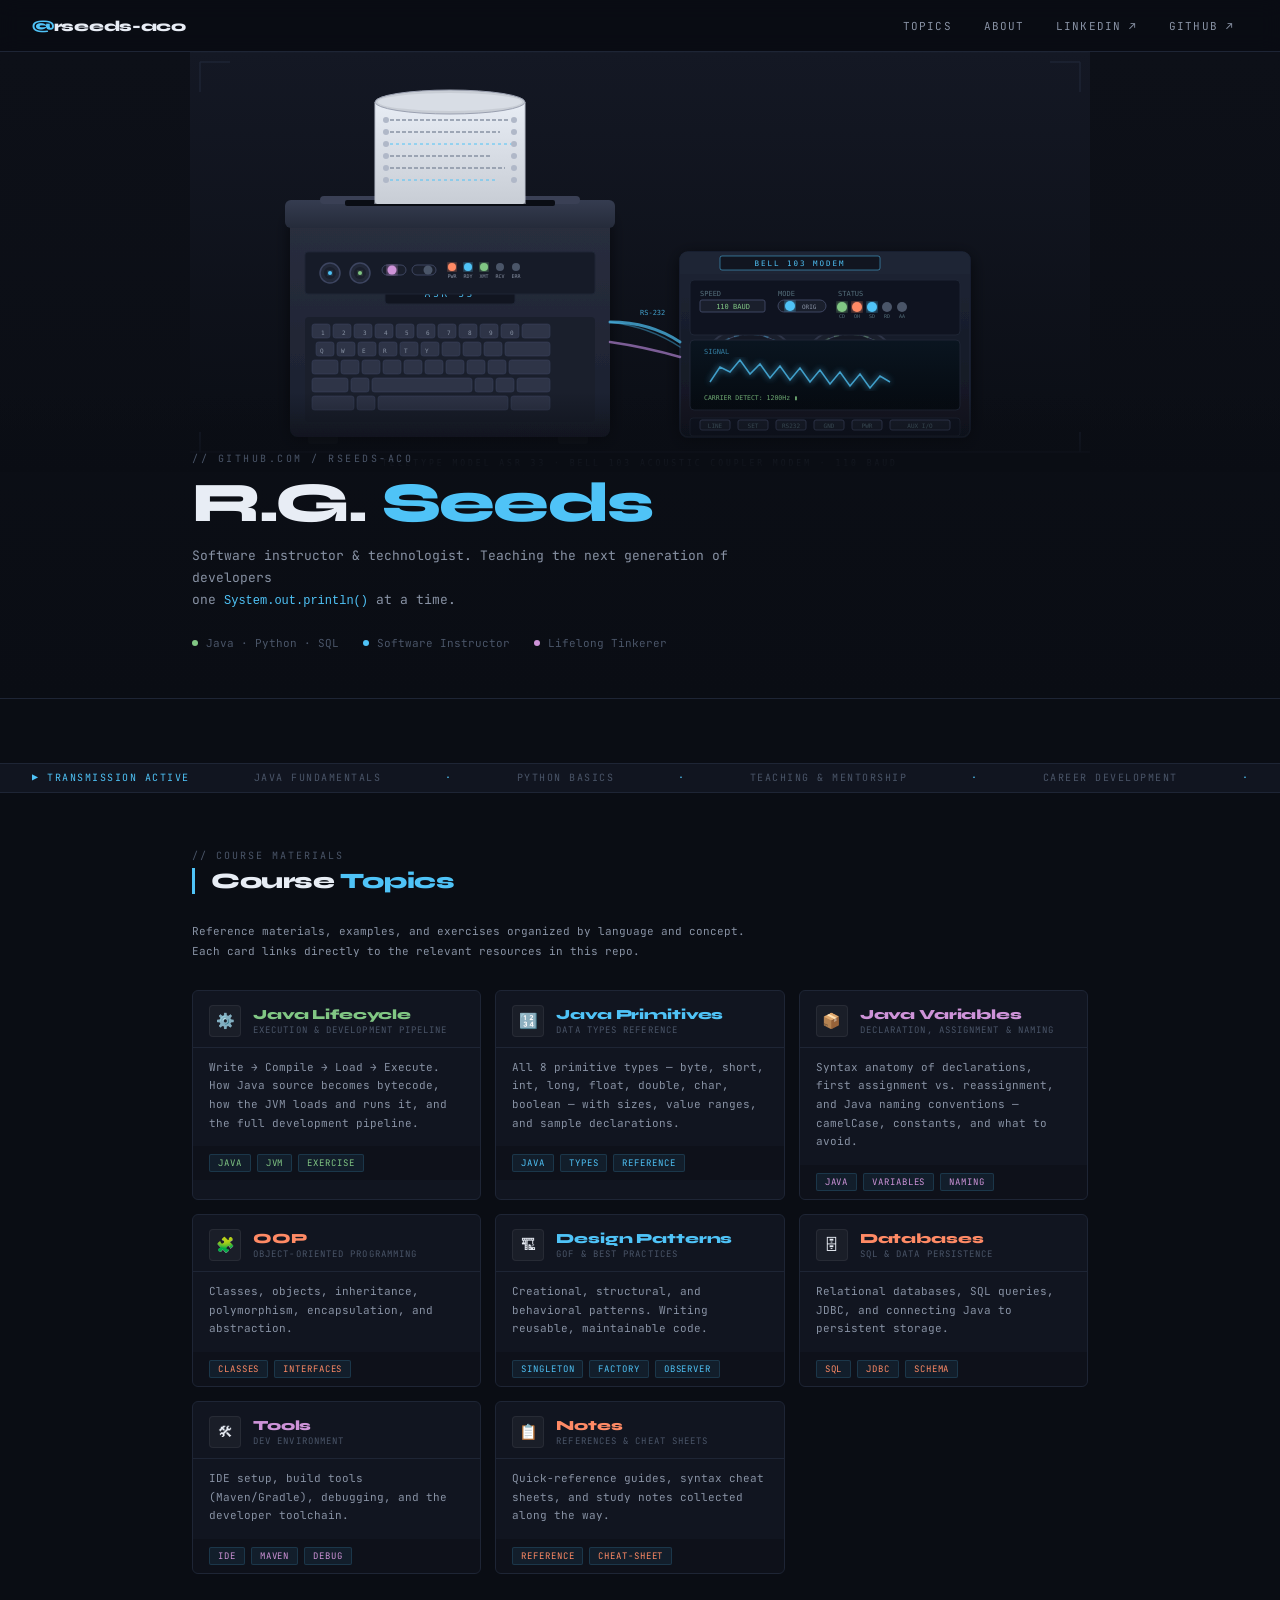
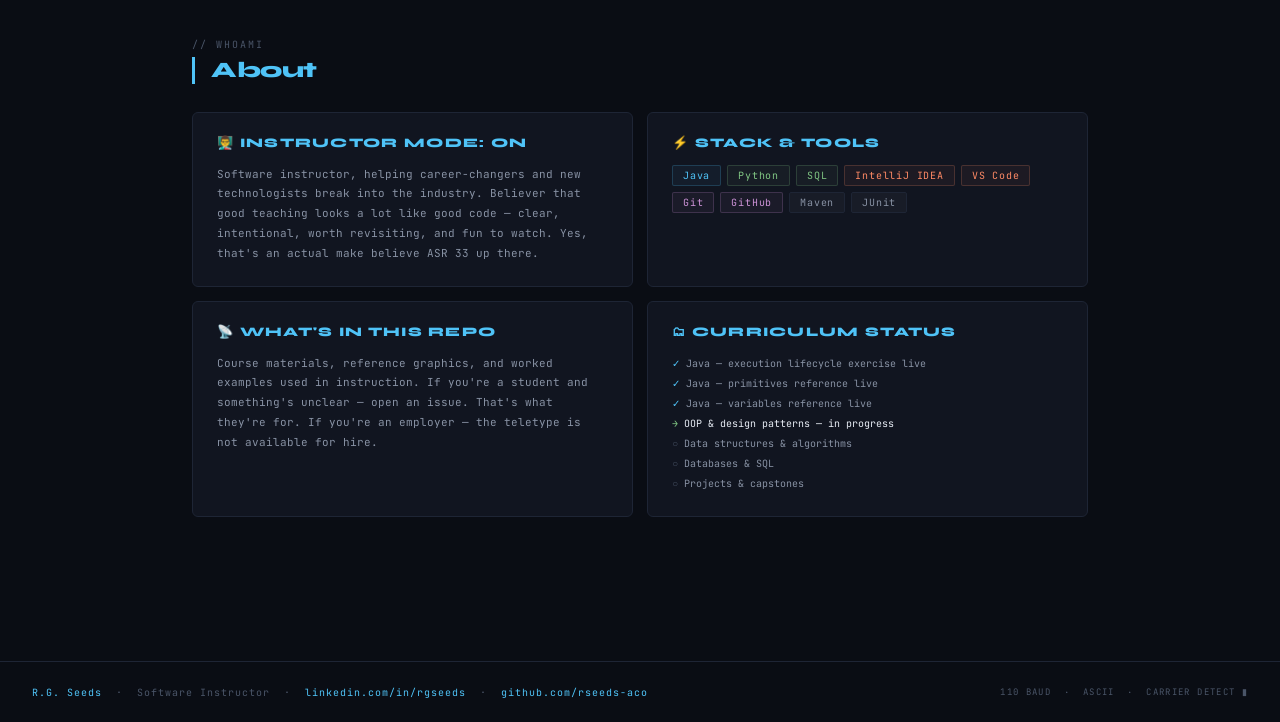
==== commit 5de4d658: "Style Sheet Clean-Up. Consistency updates" ====
--- a/index.html
+++ b/index.html
@@ -4,6 +4,7 @@
 <meta charset="UTF-8">
 <meta name="viewport" content="width=device-width, initial-scale=1.0">
 <title>R.G. Seeds — rseeds-aco</title>
+<link rel="icon" href="./favicon.svg" type="image/svg+xml">
 <link href="https://fonts.googleapis.com/css2?family=JetBrains+Mono:wght@400;700&family=Syne:wght@700;800&display=swap" rel="stylesheet">
 <link rel="stylesheet" href="./styles.css">
 </head>
@@ -403,9 +404,10 @@
       <div class="about-panel">
         <h3>🗂 Curriculum Status</h3>
         <p style="font-size:10px; line-height:2;">
+          <span style="color:var(--accent-int)">✓</span> Java — execution lifecycle exercise live<br>
           <span style="color:var(--accent-int)">✓</span> Java — primitives reference live<br>
-          <span style="color:var(--accent-float)">→</span> <span style="color:var(--bright)">Python — materials incoming</span><br>
-          <span style="color:var(--dim)">○</span> OOP &amp; design patterns<br>
+          <span style="color:var(--accent-int)">✓</span> Java — variables reference live<br>
+          <span style="color:var(--accent-float)">→</span> <span style="color:var(--bright)">OOP &amp; design patterns — in progress</span><br>
           <span style="color:var(--dim)">○</span> Data structures &amp; algorithms<br>
           <span style="color:var(--dim)">○</span> Databases &amp; SQL<br>
           <span style="color:var(--dim)">○</span> Projects &amp; capstones
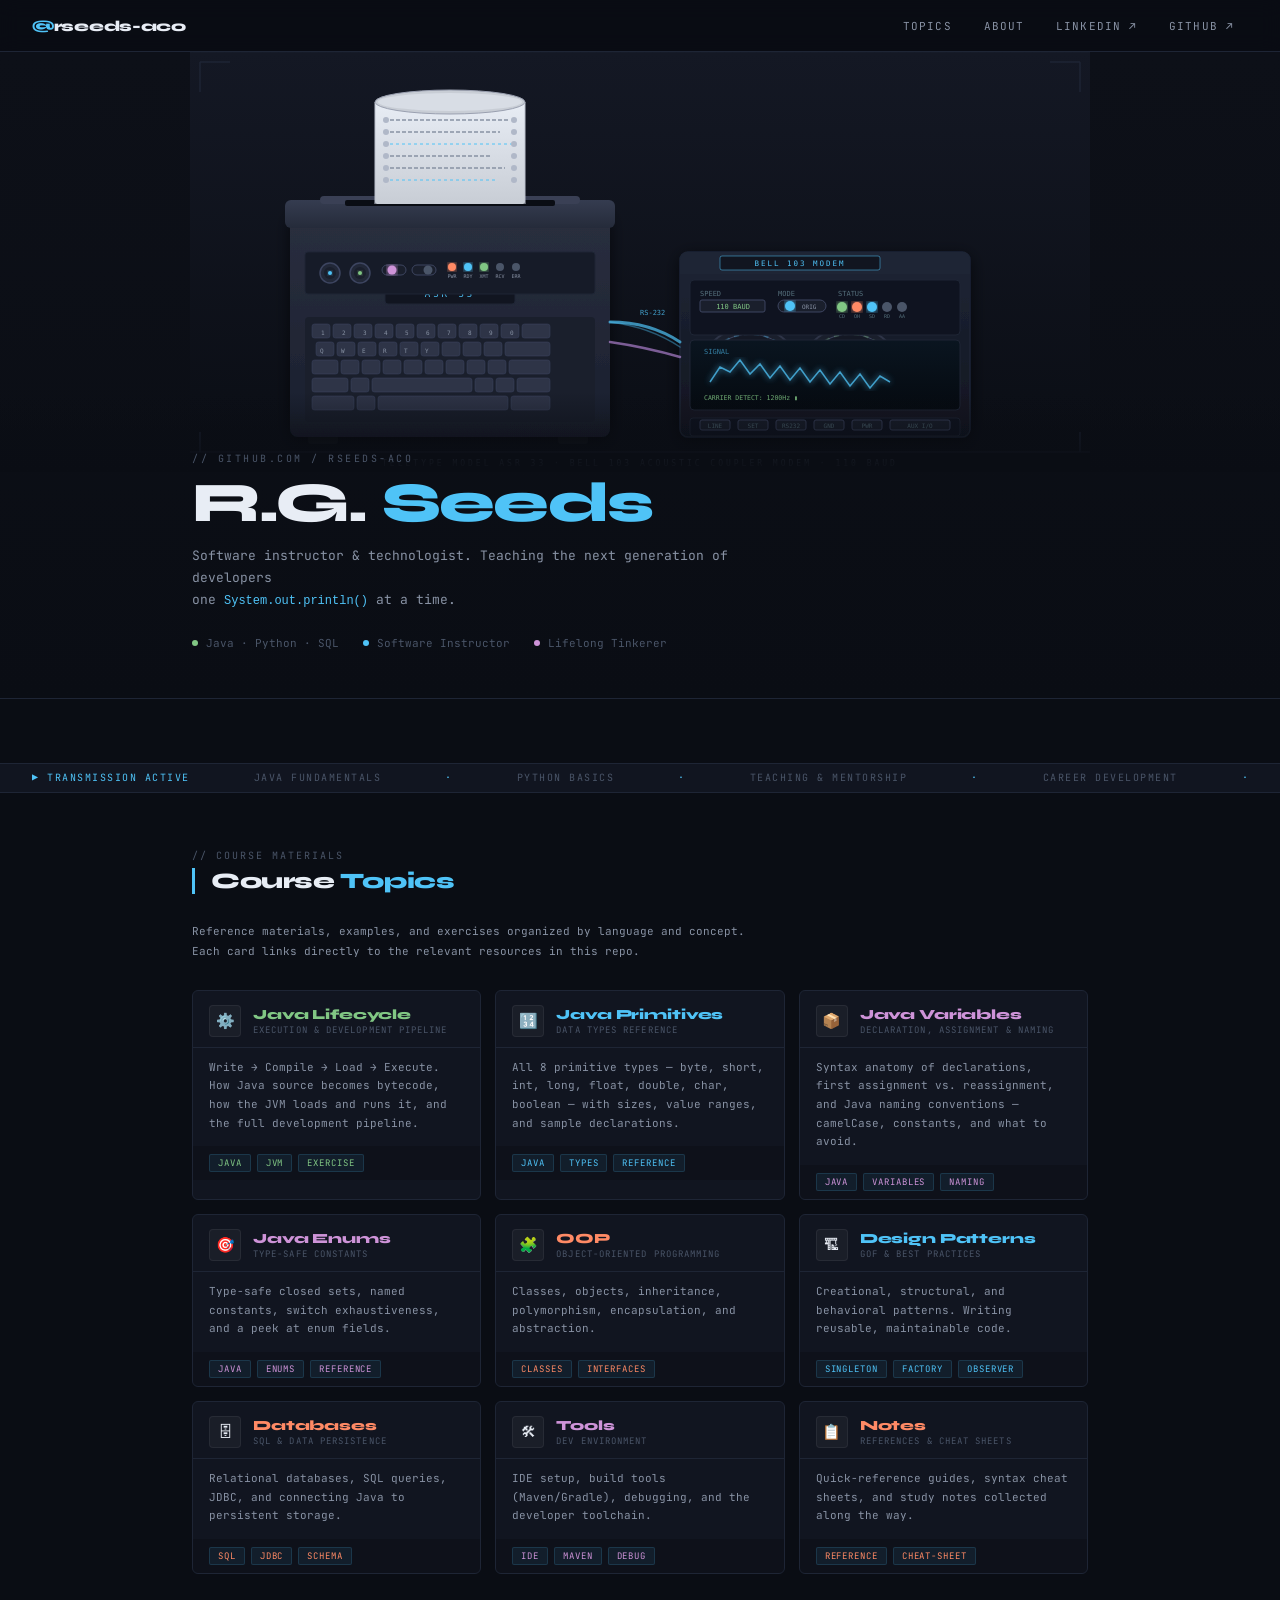
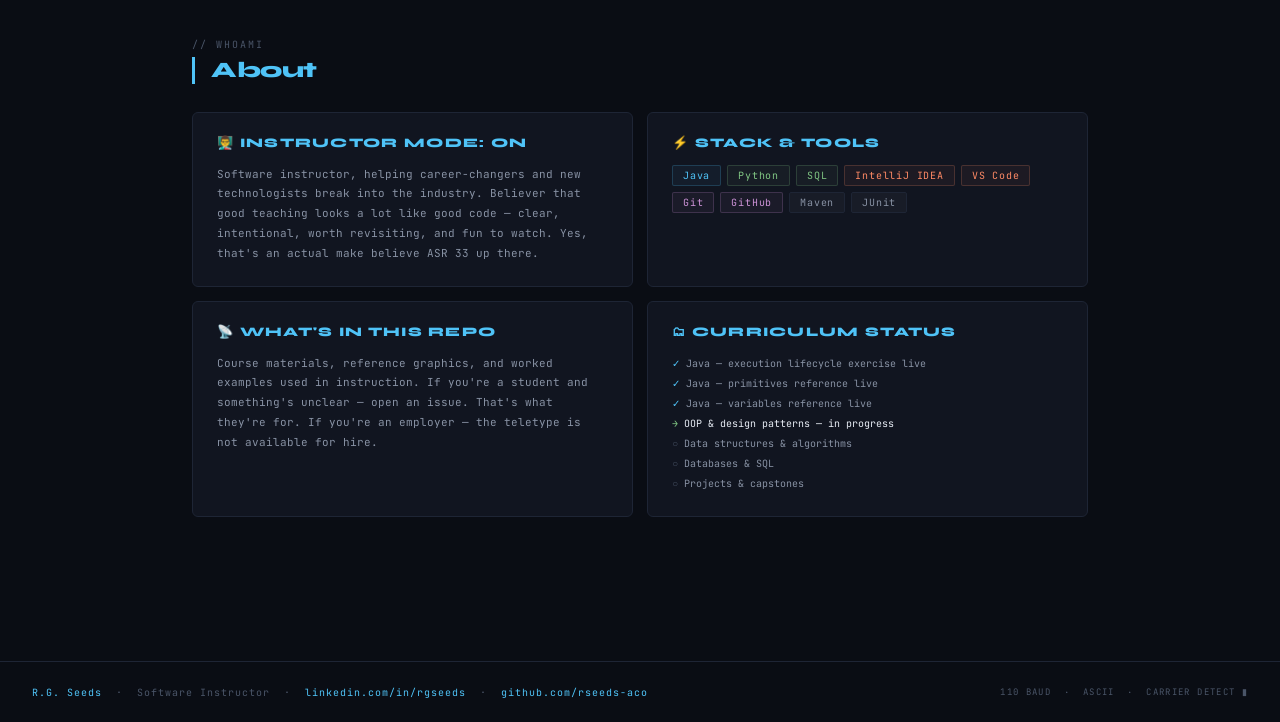
==== commit 7cb27a1a: "Java Enums card and card page added" ====
--- a/index.html
+++ b/index.html
@@ -162,6 +162,25 @@
           <span class="badge">java</span>
           <span class="badge">variables</span>
           <span class="badge">naming</span>
+        </div>
+      </a>
+
+      <!-- Java Enums — LIVE -->
+      <a href="./Java/java-enums.html" class="topic-card c-purple">
+        <div class="topic-card-header">
+          <div class="topic-icon">🎯</div>
+          <div>
+            <div class="topic-name">Java Enums</div>
+            <div class="topic-sub">Type-Safe Constants</div>
+          </div>
+        </div>
+        <div class="topic-body">
+          Type-safe closed sets, named constants, switch exhaustiveness, and a peek at enum fields.
+        </div>
+        <div class="topic-footer">
+          <span class="badge">java</span>
+          <span class="badge">enums</span>
+          <span class="badge">reference</span>
         </div>
       </a>
 
